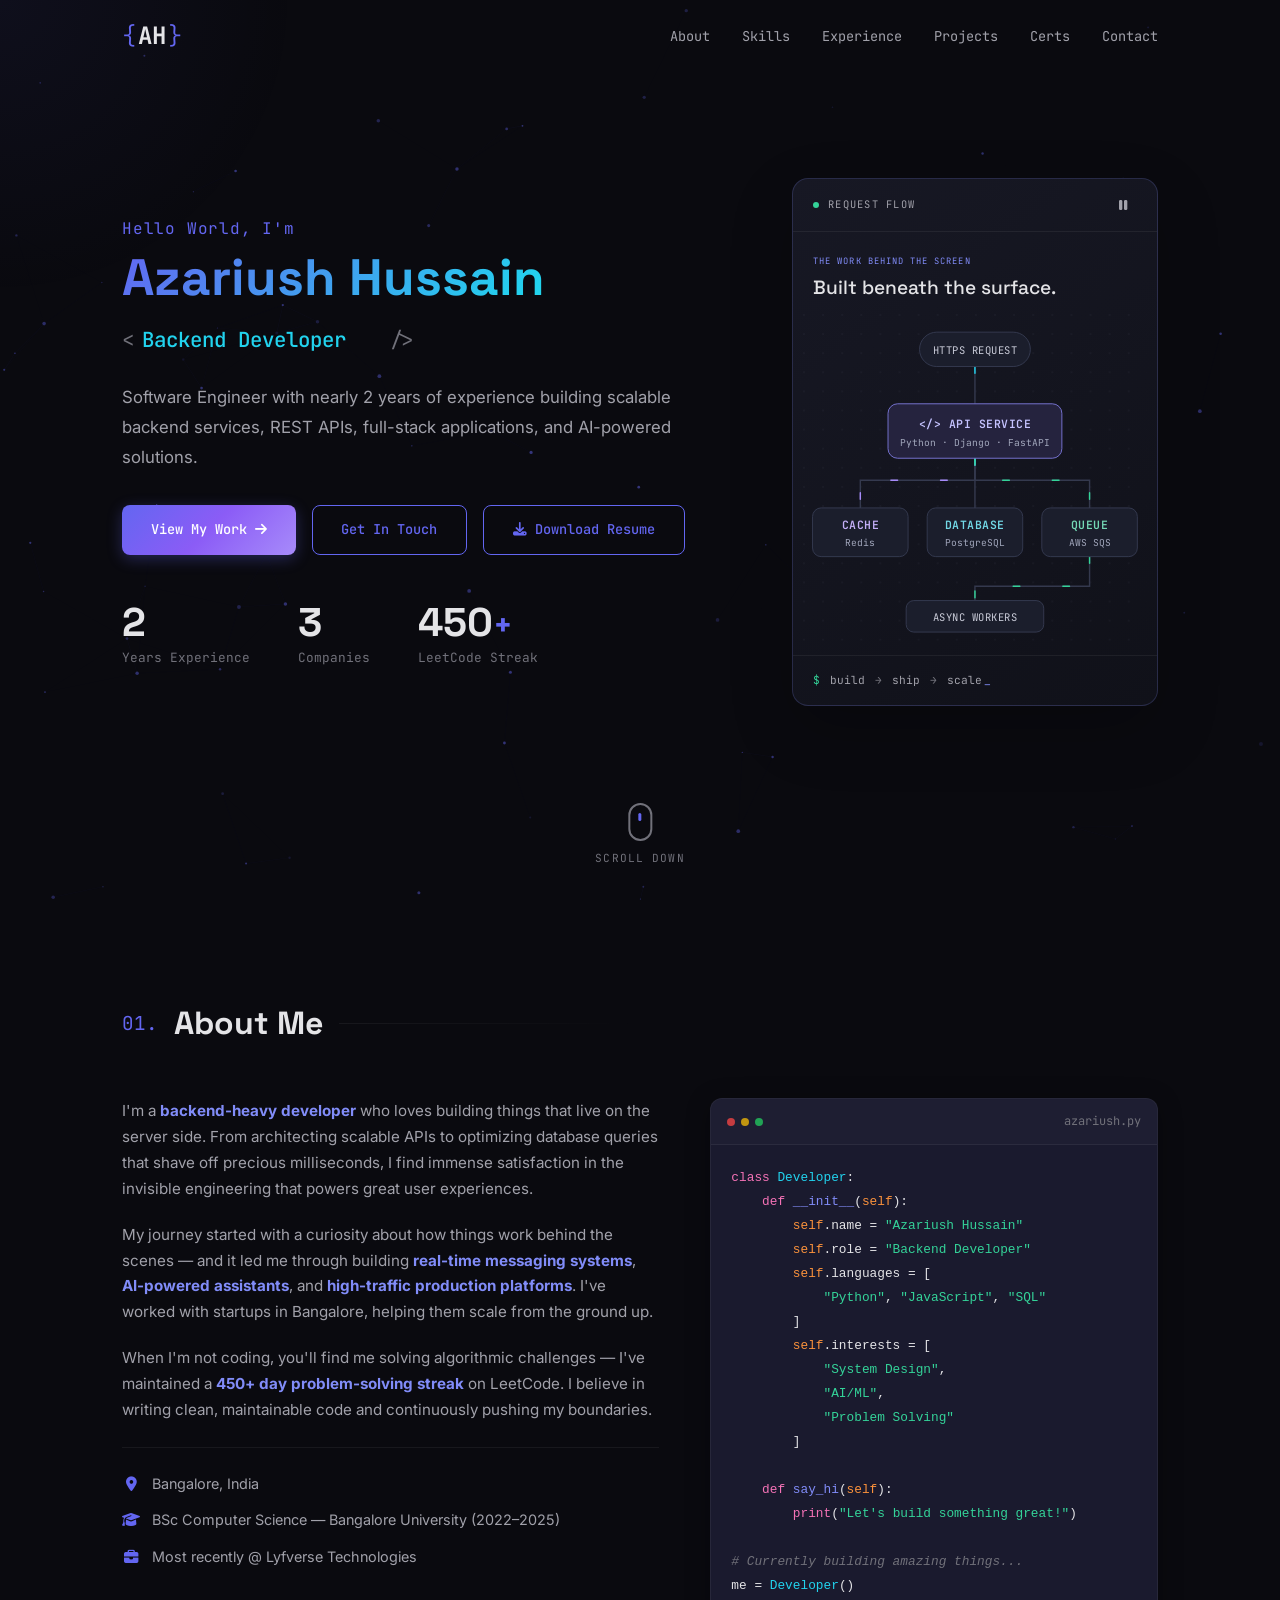
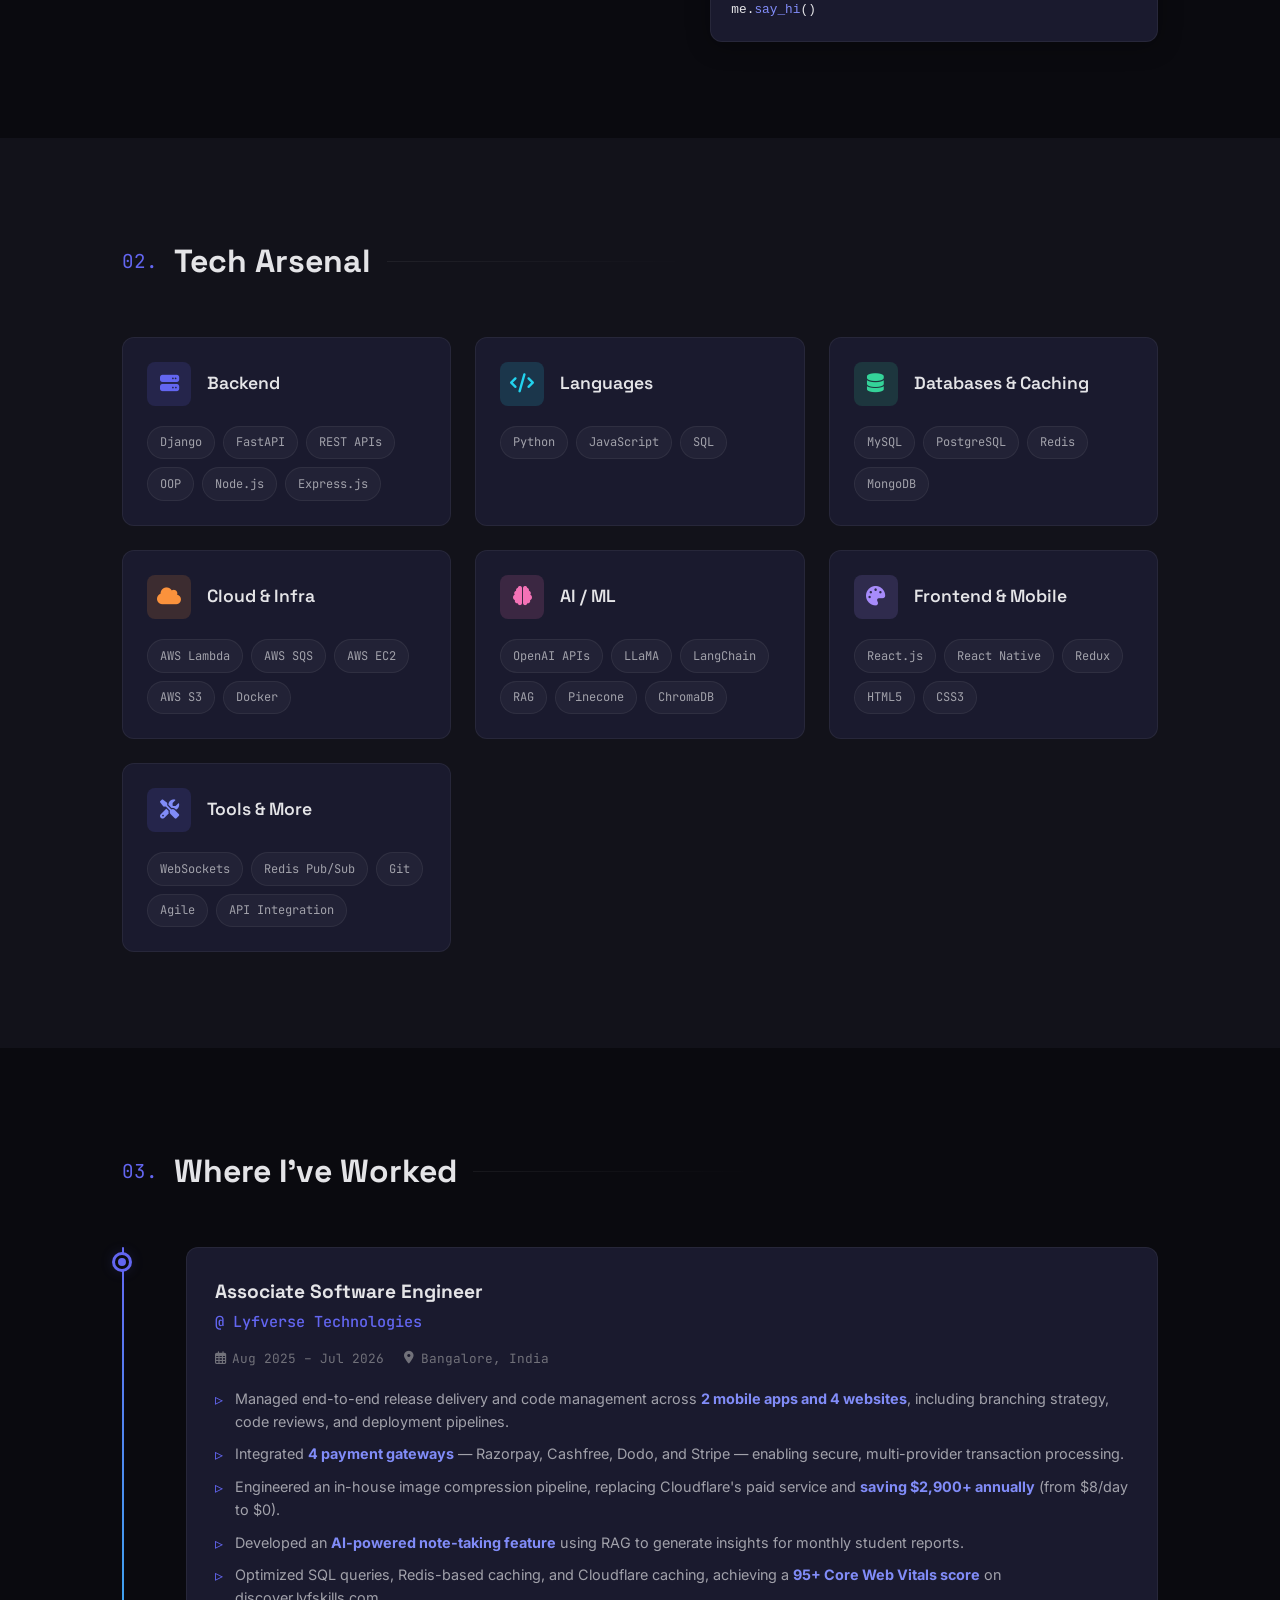
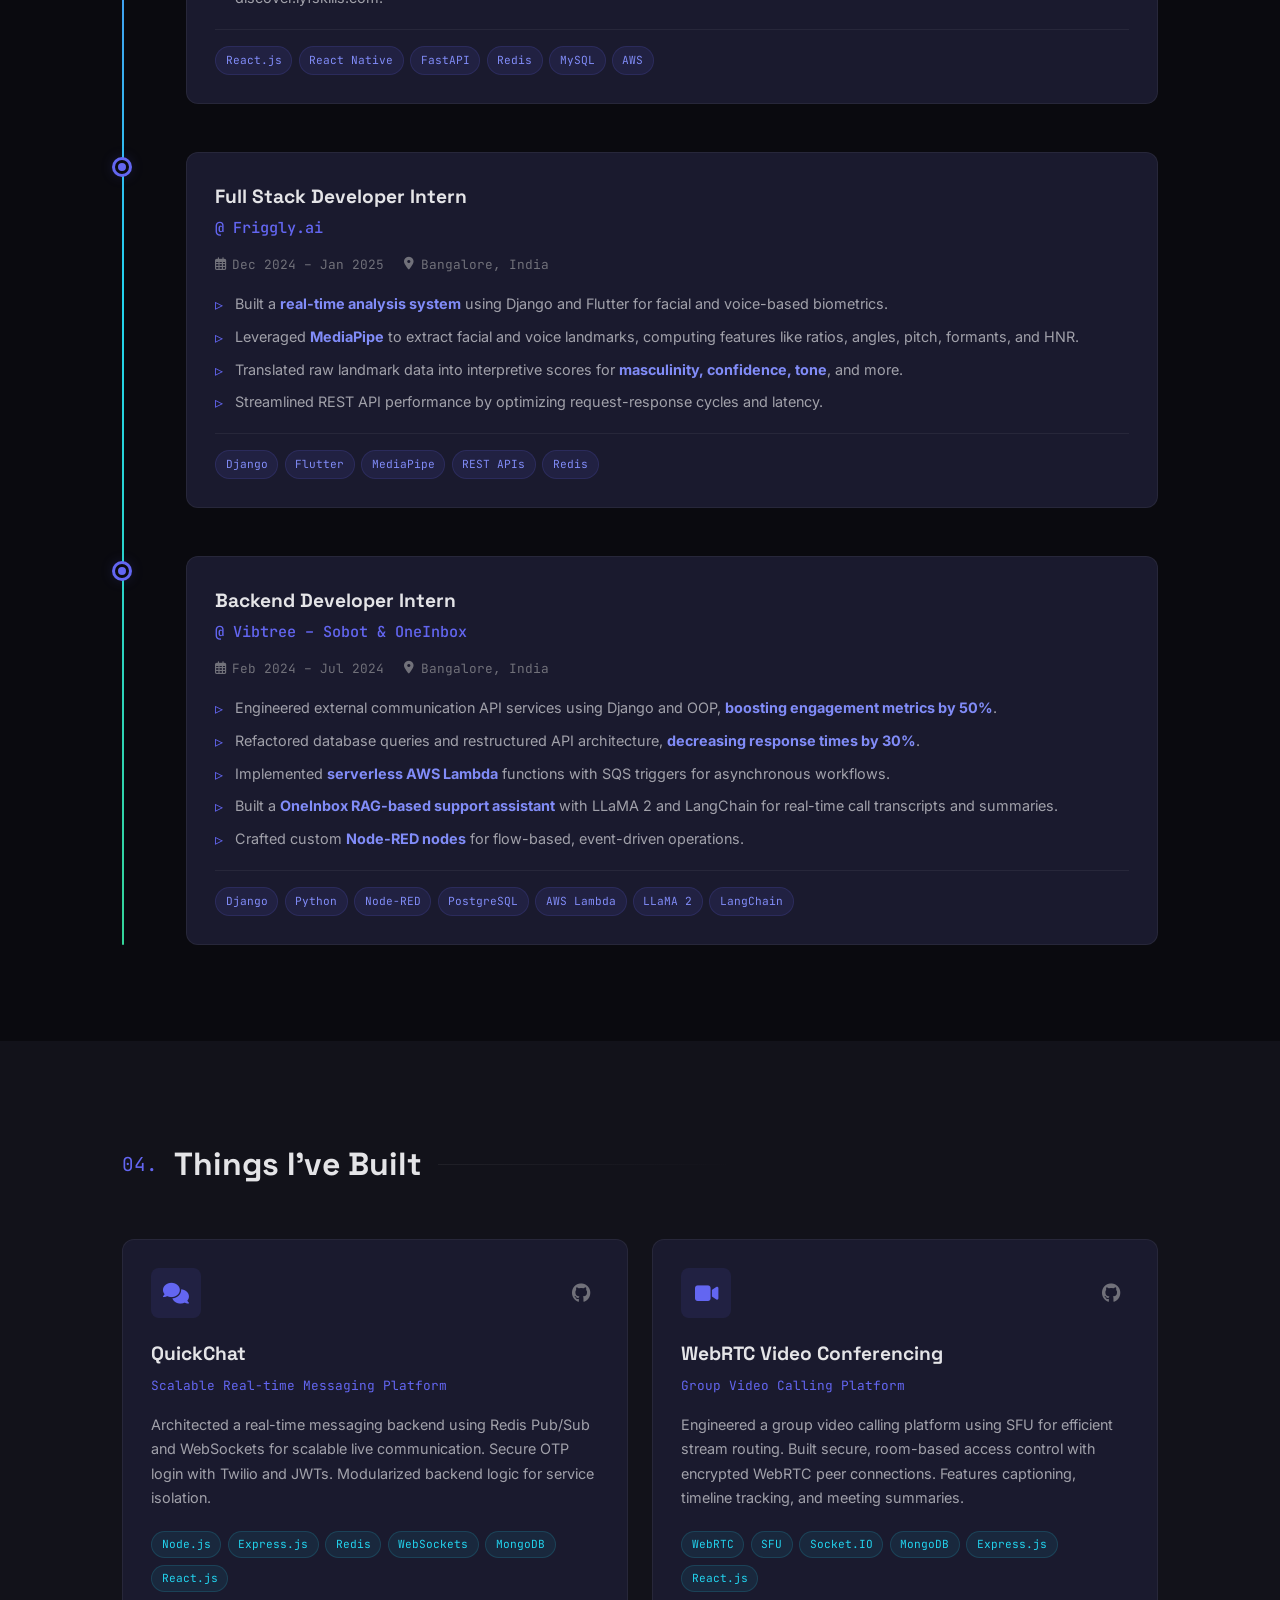
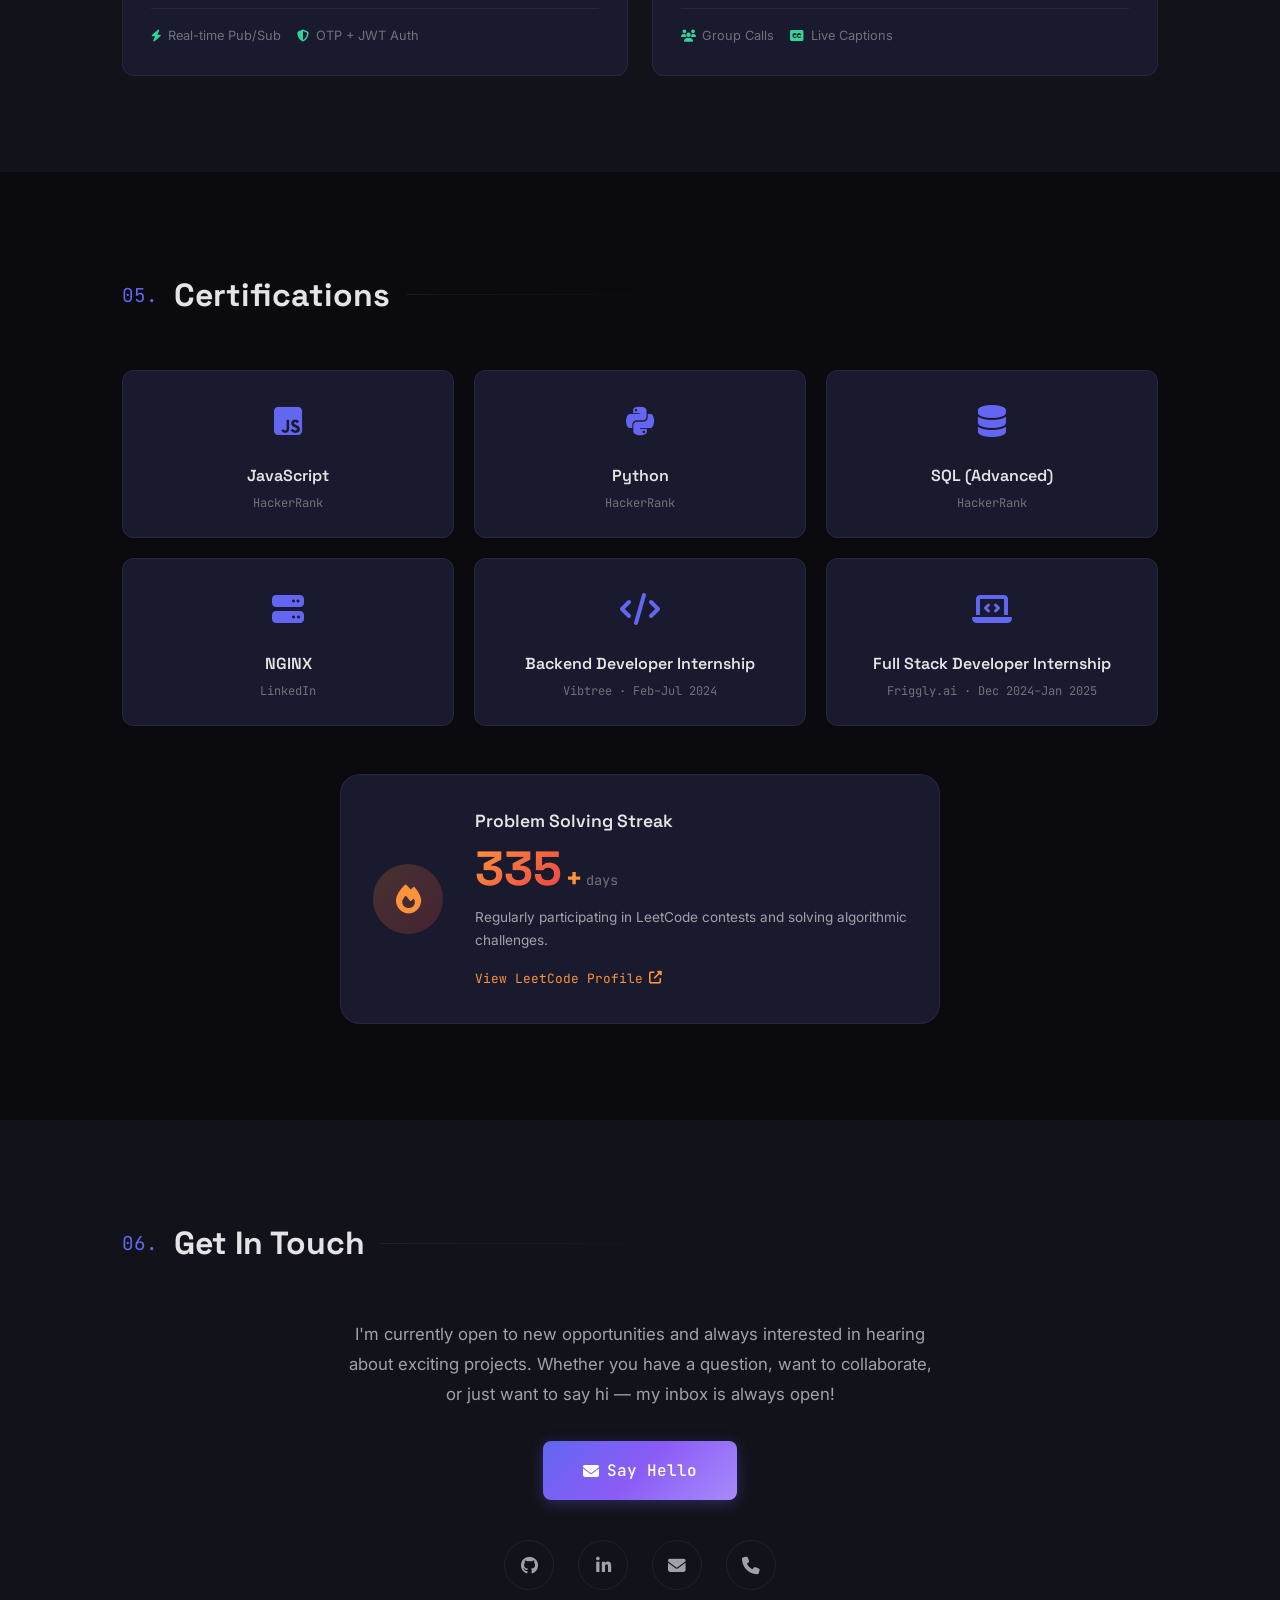
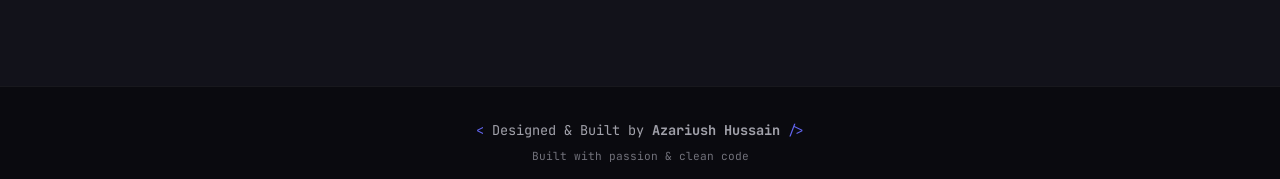
==== index.html @ 4f0a136a "Publish responsive portfolio with animated backend architecture" ====
<!DOCTYPE html>
<html lang="en">
<head>
    <meta charset="UTF-8">
    <meta name="viewport" content="width=device-width, initial-scale=1.0">
    <title>Azariush Hussain — Backend Developer</title>
    <link rel="preconnect" href="https://fonts.googleapis.com">
    <link rel="preconnect" href="https://fonts.gstatic.com" crossorigin>
    <link href="https://fonts.googleapis.com/css2?family=JetBrains+Mono:wght@300;400;500;600;700&family=Inter:wght@300;400;500;600;700;800;900&family=Space+Grotesk:wght@300;400;500;600;700&display=swap" rel="stylesheet">
    <link rel="stylesheet" href="https://cdnjs.cloudflare.com/ajax/libs/font-awesome/6.5.1/css/all.min.css">
    <link rel="stylesheet" href="styles.css">
</head>
<body>
    <!-- Cursor glow effect -->
    <div class="cursor-glow" id="cursorGlow"></div>

    <!-- Particle background -->
    <canvas id="particles"></canvas>

    <!-- Navigation -->
    <nav class="navbar" id="navbar">
        <div class="nav-container">
            <a href="#hero" class="nav-logo">
                <span class="logo-bracket">{</span>
                <span class="logo-text">AH</span>
                <span class="logo-bracket">}</span>
            </a>
            <div class="nav-overlay" id="navOverlay"></div>
            <div class="nav-links" id="navLinks">
                <a href="#about" class="nav-link">About</a>
                <a href="#skills" class="nav-link">Skills</a>
                <a href="#experience" class="nav-link">Experience</a>
                <a href="#projects" class="nav-link">Projects</a>
                <a href="#certifications" class="nav-link">Certs</a>
                <a href="#contact" class="nav-link">Contact</a>
            </div>
            <button class="nav-toggle" id="navToggle" aria-label="Toggle navigation" aria-controls="navLinks" aria-expanded="false">
                <span></span>
                <span></span>
                <span></span>
            </button>
        </div>
    </nav>

    <!-- Hero Section -->
    <section class="hero" id="hero">
        <div class="hero-content">
            <div class="hero-text">
                <p class="hero-greeting animate-on-scroll">Hello World, I'm</p>
                <h1 class="hero-name animate-on-scroll">
                    <span class="name-gradient">Azariush Hussain</span>
                </h1>
                <div class="hero-titles animate-on-scroll">
                    <span class="title-tag">&lt;</span>
                    <span class="rotating-title" id="rotatingTitle">Backend Developer</span>
                    <span class="title-tag">/&gt;</span>
                </div>
                <p class="hero-description animate-on-scroll">
                    Software Engineer with nearly 2 years of experience building scalable backend services,
                    REST APIs, full-stack applications, and AI-powered solutions.
                </p>
                <div class="hero-cta animate-on-scroll">
                    <a href="#projects" class="btn btn-primary">
                        <span>View My Work</span>
                        <i class="fas fa-arrow-right"></i>
                    </a>
                    <a href="#contact" class="btn btn-outline">
                        <span>Get In Touch</span>
                    </a>
                    <a href="resume.pdf" class="btn btn-outline" download="Azariush-Hussain-Resume.pdf">
                        <i class="fas fa-download" aria-hidden="true"></i>
                        <span>Download Resume</span>
                    </a>
                </div>
                <div class="hero-stats animate-on-scroll">
                    <div class="stat">
                        <span class="stat-number" data-target="2">0</span>
                        <span class="stat-label">Years Experience</span>
                    </div>
                    <div class="stat">
                        <span class="stat-number" data-target="3">0</span>
                        <span class="stat-label">Companies</span>
                    </div>
                    <div class="stat">
                        <span class="stat-value"><span class="stat-number" data-target="450">0</span><span class="stat-plus">+</span></span>
                        <span class="stat-label">LeetCode Streak</span>
                    </div>
                </div>
            </div>
            <div class="backend-visual" id="backendVisual">
                <div class="backend-toolbar">
                    <span><span class="system-dot" aria-hidden="true"></span> REQUEST FLOW</span>
                    <button class="flow-toggle" id="flowToggle" type="button" aria-label="Pause backend animation" aria-pressed="false"><i class="fas fa-pause" aria-hidden="true"></i></button>
                </div>
                <div class="backend-heading">
                    <p>THE WORK BEHIND THE SCREEN</p>
                    <h2>Built beneath the surface.</h2>
                </div>
                <svg class="backend-diagram" viewBox="0 0 360 342" role="img" aria-labelledby="flowTitle flowDescription">
                    <title id="flowTitle">How I build backend systems</title>
                    <desc id="flowDescription">Requests enter a Python API, which uses Redis caching, a SQL database, and an asynchronous queue. Workers process queued jobs. Animated connections illustrate data moving between these services.</desc>
                    <defs>
                        <pattern id="systemGrid" width="20" height="20" patternUnits="userSpaceOnUse"><circle cx="1" cy="1" r="0.7" fill="#414455"/></pattern>
                    </defs>
                    <rect width="360" height="342" fill="url(#systemGrid)" opacity="0.35"/>
                    <g class="flow-tracks">
                        <path d="M180 55V94"/>
                        <path d="M180 151V174H60V203"/>
                        <path d="M180 151V203"/>
                        <path d="M180 151V174H300V203"/>
                        <path d="M300 254V285H180V300"/>
                    </g>
                    <g class="flow-signals" aria-hidden="true">
                        <path d="M180 55V94"/>
                        <path d="M180 151V174H60V203"/>
                        <path d="M180 151V203"/>
                        <path d="M180 151V174H300V203"/>
                        <path d="M300 254V285H180V300"/>
                    </g>
                    <g class="system-node request-node">
                        <rect x="122" y="19" width="116" height="36" rx="18"/>
                        <text x="180" y="42">HTTPS REQUEST</text>
                    </g>
                    <g class="system-node api-node">
                        <rect x="89" y="94" width="182" height="57" rx="10"/>
                        <text class="node-title" x="180" y="119">&lt;/&gt; API SERVICE</text>
                        <text class="node-detail" x="180" y="138">Python · Django · FastAPI</text>
                    </g>
                    <g class="system-node cache-node">
                        <rect x="10" y="203" width="100" height="51" rx="9"/>
                        <text class="node-title" x="60" y="225">CACHE</text>
                        <text class="node-detail" x="60" y="243">Redis</text>
                    </g>
                    <g class="system-node database-node">
                        <rect x="130" y="203" width="100" height="51" rx="9"/>
                        <text class="node-title" x="180" y="225">DATABASE</text>
                        <text class="node-detail" x="180" y="243">PostgreSQL</text>
                    </g>
                    <g class="system-node queue-node">
                        <rect x="250" y="203" width="100" height="51" rx="9"/>
                        <text class="node-title" x="300" y="225">QUEUE</text>
                        <text class="node-detail" x="300" y="243">AWS SQS</text>
                    </g>
                    <g class="system-node worker-node">
                        <rect x="108" y="300" width="144" height="33" rx="8"/>
                        <text x="180" y="321">ASYNC WORKERS</text>
                    </g>
                </svg>
                <div class="backend-footer"><span class="build-prompt">$</span> build <span>→</span> ship <span>→</span> scale<span class="build-cursor" aria-hidden="true">_</span></div>
            </div>
        </div>
        <div class="scroll-indicator">
            <div class="mouse">
                <div class="wheel"></div>
            </div>
            <span>Scroll Down</span>
        </div>
    </section>

    <!-- About Section -->
    <section class="section" id="about">
        <div class="container">
            <h2 class="section-title animate-on-scroll">
                <span class="title-number">01.</span> About Me
            </h2>
            <div class="about-grid">
                <div class="about-text animate-on-scroll">
                    <p>
                        I'm a <strong>backend-heavy developer</strong> who loves building things that live on the server side.
                        From architecting scalable APIs to optimizing database queries that shave off precious milliseconds,
                        I find immense satisfaction in the invisible engineering that powers great user experiences.
                    </p>
                    <p>
                        My journey started with a curiosity about how things work behind the scenes — and it led me
                        through building <strong>real-time messaging systems</strong>, <strong>AI-powered assistants</strong>,
                        and <strong>high-traffic production platforms</strong>. I've worked with startups in Bangalore,
                        helping them scale from the ground up.
                    </p>
                    <p>
                        When I'm not coding, you'll find me solving algorithmic challenges — I've maintained a
                        <strong>450+ day problem-solving streak</strong> on LeetCode. I believe in writing clean,
                        maintainable code and continuously pushing my boundaries.
                    </p>
                    <div class="about-highlights">
                        <div class="highlight">
                            <i class="fas fa-map-marker-alt"></i>
                            <span>Bangalore, India</span>
                        </div>
                        <div class="highlight">
                            <i class="fas fa-graduation-cap"></i>
                            <span>BSc Computer Science — Bangalore University (2022–2025)</span>
                        </div>
                        <div class="highlight">
                            <i class="fas fa-briefcase"></i>
                            <span>Most recently @ Lyfverse Technologies</span>
                        </div>
                    </div>
                </div>
                <div class="about-image animate-on-scroll">
                    <div class="code-card">
                        <div class="code-header">
                            <span class="code-dot"></span>
                            <span class="code-dot"></span>
                            <span class="code-dot"></span>
                            <span class="code-filename">azariush.py</span>
                        </div>
                        <pre class="code-content"><code><span class="keyword">class</span> <span class="classname">Developer</span>:
    <span class="keyword">def</span> <span class="function">__init__</span>(<span class="param">self</span>):
        <span class="param">self</span>.name = <span class="string">"Azariush Hussain"</span>
        <span class="param">self</span>.role = <span class="string">"Backend Developer"</span>
        <span class="param">self</span>.languages = [
            <span class="string">"Python"</span>, <span class="string">"JavaScript"</span>, <span class="string">"SQL"</span>
        ]
        <span class="param">self</span>.interests = [
            <span class="string">"System Design"</span>,
            <span class="string">"AI/ML"</span>,
            <span class="string">"Problem Solving"</span>
        ]

    <span class="keyword">def</span> <span class="function">say_hi</span>(<span class="param">self</span>):
        <span class="keyword">print</span>(<span class="string">"Let's build something great!"</span>)

<span class="comment"># Currently building amazing things...</span>
me = <span class="classname">Developer</span>()
me.<span class="function">say_hi</span>()</code></pre>
                    </div>
                </div>
            </div>
        </div>
    </section>

    <!-- Skills Section -->
    <section class="section section-alt" id="skills">
        <div class="container">
            <h2 class="section-title animate-on-scroll">
                <span class="title-number">02.</span> Tech Arsenal
            </h2>
            <div class="skills-grid">
                <!-- Backend -->
                <div class="skill-category animate-on-scroll">
                    <div class="skill-category-header">
                        <div class="skill-icon backend">
                            <i class="fas fa-server"></i>
                        </div>
                        <h3>Backend</h3>
                    </div>
                    <div class="skill-tags">
                        <span class="skill-tag" data-level="95">Django</span>
                        <span class="skill-tag" data-level="90">FastAPI</span>
                        <span class="skill-tag" data-level="95">REST APIs</span>
                        <span class="skill-tag" data-level="85">OOP</span>
                        <span class="skill-tag" data-level="80">Node.js</span>
                        <span class="skill-tag" data-level="80">Express.js</span>
                    </div>
                </div>

                <!-- Languages -->
                <div class="skill-category animate-on-scroll">
                    <div class="skill-category-header">
                        <div class="skill-icon languages">
                            <i class="fas fa-code"></i>
                        </div>
                        <h3>Languages</h3>
                    </div>
                    <div class="skill-tags">
                        <span class="skill-tag" data-level="95">Python</span>
                        <span class="skill-tag" data-level="85">JavaScript</span>
                        <span class="skill-tag" data-level="90">SQL</span>
                    </div>
                </div>

                <!-- Databases -->
                <div class="skill-category animate-on-scroll">
                    <div class="skill-category-header">
                        <div class="skill-icon databases">
                            <i class="fas fa-database"></i>
                        </div>
                        <h3>Databases & Caching</h3>
                    </div>
                    <div class="skill-tags">
                        <span class="skill-tag" data-level="90">MySQL</span>
                        <span class="skill-tag" data-level="85">PostgreSQL</span>
                        <span class="skill-tag" data-level="90">Redis</span>
                        <span class="skill-tag" data-level="80">MongoDB</span>
                    </div>
                </div>

                <!-- Cloud -->
                <div class="skill-category animate-on-scroll">
                    <div class="skill-category-header">
                        <div class="skill-icon cloud">
                            <i class="fas fa-cloud"></i>
                        </div>
                        <h3>Cloud & Infra</h3>
                    </div>
                    <div class="skill-tags">
                        <span class="skill-tag" data-level="85">AWS Lambda</span>
                        <span class="skill-tag" data-level="80">AWS SQS</span>
                        <span class="skill-tag" data-level="85">AWS EC2</span>
                        <span class="skill-tag" data-level="80">AWS S3</span>
                        <span class="skill-tag" data-level="85">Docker</span>
                    </div>
                </div>

                <!-- AI/ML -->
                <div class="skill-category animate-on-scroll">
                    <div class="skill-category-header">
                        <div class="skill-icon ai">
                            <i class="fas fa-brain"></i>
                        </div>
                        <h3>AI / ML</h3>
                    </div>
                    <div class="skill-tags">
                        <span class="skill-tag" data-level="85">OpenAI APIs</span>
                        <span class="skill-tag" data-level="80">LLaMA</span>
                        <span class="skill-tag" data-level="85">LangChain</span>
                        <span class="skill-tag" data-level="85">RAG</span>
                        <span class="skill-tag" data-level="80">Pinecone</span>
                        <span class="skill-tag" data-level="75">ChromaDB</span>
                    </div>
                </div>

                <!-- Frontend -->
                <div class="skill-category animate-on-scroll">
                    <div class="skill-category-header">
                        <div class="skill-icon frontend">
                            <i class="fas fa-palette"></i>
                        </div>
                        <h3>Frontend & Mobile</h3>
                    </div>
                    <div class="skill-tags">
                        <span class="skill-tag" data-level="80">React.js</span>
                        <span class="skill-tag" data-level="75">React Native</span>
                        <span class="skill-tag" data-level="80">Redux</span>
                        <span class="skill-tag" data-level="85">HTML5</span>
                        <span class="skill-tag" data-level="80">CSS3</span>
                    </div>
                </div>

                <!-- Tools -->
                <div class="skill-category animate-on-scroll">
                    <div class="skill-category-header">
                        <div class="skill-icon tools">
                            <i class="fas fa-tools"></i>
                        </div>
                        <h3>Tools & More</h3>
                    </div>
                    <div class="skill-tags">
                        <span class="skill-tag" data-level="85">WebSockets</span>
                        <span class="skill-tag" data-level="80">Redis Pub/Sub</span>
                        <span class="skill-tag" data-level="90">Git</span>
                        <span class="skill-tag" data-level="80">Agile</span>
                        <span class="skill-tag" data-level="85">API Integration</span>
                    </div>
                </div>
            </div>
        </div>
    </section>

    <!-- Experience Section -->
    <section class="section" id="experience">
        <div class="container">
            <h2 class="section-title animate-on-scroll">
                <span class="title-number">03.</span> Where I've Worked
            </h2>
            <div class="timeline">
                <!-- Experience 1 -->
                <div class="timeline-item animate-on-scroll">
                    <div class="timeline-dot"></div>
                    <div class="timeline-content">
                        <div class="timeline-header">
                            <h3>Associate Software Engineer</h3>
                            <span class="company">@ <a href="https://www.lyfskills.com/" target="_blank" rel="noopener">Lyfverse Technologies</a></span>
                        </div>
                        <span class="timeline-date">
                            <i class="far fa-calendar-alt"></i> Aug 2025 – Jul 2026
                        </span>
                        <span class="timeline-location">
                            <i class="fas fa-map-marker-alt"></i> Bangalore, India
                        </span>
                        <ul class="timeline-details">
                            <li>Managed end-to-end release delivery and code management across <strong>2 mobile apps and 4 websites</strong>, including branching strategy, code reviews, and deployment pipelines.</li>
                            <li>Integrated <strong>4 payment gateways</strong> — Razorpay, Cashfree, Dodo, and Stripe — enabling secure, multi-provider transaction processing.</li>
                            <li>Engineered an in-house image compression pipeline, replacing Cloudflare's paid service and <strong>saving $2,900+ annually</strong> (from $8/day to $0).</li>
                            <li>Developed an <strong>AI-powered note-taking feature</strong> using RAG to generate insights for monthly student reports.</li>
                            <li>Optimized SQL queries, Redis-based caching, and Cloudflare caching, achieving a <strong>95+ Core Web Vitals score</strong> on <a href="https://discover.lyfskills.com/" target="_blank" rel="noopener">discover.lyfskills.com</a>.</li>
                        </ul>
                        <div class="timeline-tech">
                            <span>React.js</span><span>React Native</span><span>FastAPI</span><span>Redis</span><span>MySQL</span><span>AWS</span>
                        </div>
                    </div>
                </div>

                <!-- Experience 2 -->
                <div class="timeline-item animate-on-scroll">
                    <div class="timeline-dot"></div>
                    <div class="timeline-content">
                        <div class="timeline-header">
                            <h3>Full Stack Developer Intern</h3>
                            <span class="company">@ <a href="https://friggly.ai/" target="_blank" rel="noopener">Friggly.ai</a></span>
                        </div>
                        <span class="timeline-date">
                            <i class="far fa-calendar-alt"></i> Dec 2024 – Jan 2025
                        </span>
                        <span class="timeline-location">
                            <i class="fas fa-map-marker-alt"></i> Bangalore, India
                        </span>
                        <ul class="timeline-details">
                            <li>Built a <strong>real-time analysis system</strong> using Django and Flutter for facial and voice-based biometrics.</li>
                            <li>Leveraged <strong>MediaPipe</strong> to extract facial and voice landmarks, computing features like ratios, angles, pitch, formants, and HNR.</li>
                            <li>Translated raw landmark data into interpretive scores for <strong>masculinity, confidence, tone</strong>, and more.</li>
                            <li>Streamlined REST API performance by optimizing request-response cycles and latency.</li>
                        </ul>
                        <div class="timeline-tech">
                            <span>Django</span><span>Flutter</span><span>MediaPipe</span><span>REST APIs</span><span>Redis</span>
                        </div>
                    </div>
                </div>

                <!-- Experience 3 -->
                <div class="timeline-item animate-on-scroll">
                    <div class="timeline-dot"></div>
                    <div class="timeline-content">
                        <div class="timeline-header">
                            <h3>Backend Developer Intern</h3>
                            <span class="company">@ Vibtree – <a href="https://sobot.in/" target="_blank" rel="noopener">Sobot</a> &amp; <a href="https://oneinbox.ai/" target="_blank" rel="noopener">OneInbox</a></span>
                        </div>
                        <span class="timeline-date">
                            <i class="far fa-calendar-alt"></i> Feb 2024 – Jul 2024
                        </span>
                        <span class="timeline-location">
                            <i class="fas fa-map-marker-alt"></i> Bangalore, India
                        </span>
                        <ul class="timeline-details">
                            <li>Engineered external communication API services using Django and OOP, <strong>boosting engagement metrics by 50%</strong>.</li>
                            <li>Refactored database queries and restructured API architecture, <strong>decreasing response times by 30%</strong>.</li>
                            <li>Implemented <strong>serverless AWS Lambda</strong> functions with SQS triggers for asynchronous workflows.</li>
                            <li>Built a <strong>OneInbox RAG-based support assistant</strong> with LLaMA 2 and LangChain for real-time call transcripts and summaries.</li>
                            <li>Crafted custom <strong>Node-RED nodes</strong> for flow-based, event-driven operations.</li>
                        </ul>
                        <div class="timeline-tech">
                            <span>Django</span><span>Python</span><span>Node-RED</span><span>PostgreSQL</span><span>AWS Lambda</span><span>LLaMA 2</span><span>LangChain</span>
                        </div>
                    </div>
                </div>
            </div>
        </div>
    </section>

    <!-- Projects Section -->
    <section class="section section-alt" id="projects">
        <div class="container">
            <h2 class="section-title animate-on-scroll">
                <span class="title-number">04.</span> Things I've Built
            </h2>
            <div class="projects-grid">
                <!-- Project 1 -->
                <div class="project-card animate-on-scroll">
                    <div class="project-card-inner">
                        <div class="project-header">
                            <div class="project-icon">
                                <i class="fas fa-comments"></i>
                            </div>
                            <div class="project-links">
                                <a href="https://github.com/AzariushHussain/QuickChat" target="_blank" rel="noopener" aria-label="View QuickChat on GitHub">
                                    <i class="fab fa-github"></i>
                                </a>
                            </div>
                        </div>
                        <h3 class="project-title">QuickChat</h3>
                        <p class="project-subtitle">Scalable Real-time Messaging Platform</p>
                        <p class="project-description">
                            Architected a real-time messaging backend using Redis Pub/Sub and WebSockets for
                            scalable live communication. Secure OTP login with Twilio and JWTs. Modularized
                            backend logic for service isolation.
                        </p>
                        <div class="project-tech">
                            <span>Node.js</span>
                            <span>Express.js</span>
                            <span>Redis</span>
                            <span>WebSockets</span>
                            <span>MongoDB</span>
                            <span>React.js</span>
                        </div>
                        <div class="project-highlights">
                            <div class="highlight-item">
                                <i class="fas fa-bolt"></i>
                                <span>Real-time Pub/Sub</span>
                            </div>
                            <div class="highlight-item">
                                <i class="fas fa-shield-alt"></i>
                                <span>OTP + JWT Auth</span>
                            </div>
                        </div>
                    </div>
                </div>

                <!-- Project 2 -->
                <div class="project-card animate-on-scroll">
                    <div class="project-card-inner">
                        <div class="project-header">
                            <div class="project-icon">
                                <i class="fas fa-video"></i>
                            </div>
                            <div class="project-links">
                                <a href="https://github.com/AzariushHussain/quickMeet" target="_blank" rel="noopener" aria-label="View video conferencing project on GitHub">
                                    <i class="fab fa-github"></i>
                                </a>
                            </div>
                        </div>
                        <h3 class="project-title">WebRTC Video Conferencing</h3>
                        <p class="project-subtitle">Group Video Calling Platform</p>
                        <p class="project-description">
                            Engineered a group video calling platform using SFU for efficient stream routing.
                            Built secure, room-based access control with encrypted WebRTC peer connections.
                            Features captioning, timeline tracking, and meeting summaries.
                        </p>
                        <div class="project-tech">
                            <span>WebRTC</span>
                            <span>SFU</span>
                            <span>Socket.IO</span>
                            <span>MongoDB</span>
                            <span>Express.js</span>
                            <span>React.js</span>
                        </div>
                        <div class="project-highlights">
                            <div class="highlight-item">
                                <i class="fas fa-users"></i>
                                <span>Group Calls</span>
                            </div>
                            <div class="highlight-item">
                                <i class="fas fa-closed-captioning"></i>
                                <span>Live Captions</span>
                            </div>
                        </div>
                    </div>
                </div>


            </div>
        </div>
    </section>

    <!-- Certifications Section -->
    <section class="section" id="certifications">
        <div class="container">
            <h2 class="section-title animate-on-scroll">
                <span class="title-number">05.</span> Certifications
            </h2>
            <div class="certs-grid">
                <a class="cert-card animate-on-scroll" href="https://www.hackerrank.com/certificates/3b65f09bd8b9" target="_blank" rel="noopener" aria-label="View JavaScript certificate from HackerRank (opens in new tab)">
                    <div class="cert-icon"><i class="fab fa-js-square" aria-hidden="true"></i></div>
                    <h4>JavaScript</h4>
                    <p>HackerRank</p>
                </a>
                <a class="cert-card animate-on-scroll" href="https://www.hackerrank.com/certificates/e983b18005c6" target="_blank" rel="noopener" aria-label="View Python certificate from HackerRank (opens in new tab)">
                    <div class="cert-icon"><i class="fab fa-python" aria-hidden="true"></i></div>
                    <h4>Python</h4>
                    <p>HackerRank</p>
                </a>
                <a class="cert-card animate-on-scroll" href="https://www.hackerrank.com/certificates/3ef5a73ae030" target="_blank" rel="noopener" aria-label="View SQL (Advanced) certificate from HackerRank (opens in new tab)">
                    <div class="cert-icon"><i class="fas fa-database" aria-hidden="true"></i></div>
                    <h4>SQL (Advanced)</h4>
                    <p>HackerRank</p>
                </a>
                <a class="cert-card animate-on-scroll" href="https://media.licdn.com/dms/image/v2/D5622AQHLxuF-qEJTBg/feedshare-shrink_1280/B56ZesOdV7G0Ak-/0/1750941161111?e=1755129600&amp;v=beta&amp;t=_ah_mbad9aBZHawbRRo9IzGrBbmGsQVgkNJK455uofI" target="_blank" rel="noopener" aria-label="View NGINX certificate from LinkedIn (opens in new tab)">
                    <div class="cert-icon"><i class="fas fa-server" aria-hidden="true"></i></div>
                    <h4>NGINX</h4>
                    <p>LinkedIn</p>
                </a>
                <a class="cert-card animate-on-scroll" href="https://drive.google.com/file/d/1C8Lu12iIktWydyx_VZWdLtVi42jv2pBj/view?usp=sharing" target="_blank" rel="noopener" aria-label="View Backend Developer Internship certificate from Vibtree · Feb–Jul 2024 (opens in new tab)">
                    <div class="cert-icon"><i class="fas fa-code" aria-hidden="true"></i></div>
                    <h4>Backend Developer Internship</h4>
                    <p>Vibtree · Feb–Jul 2024</p>
                </a>
                <a class="cert-card animate-on-scroll" href="https://drive.google.com/file/d/12oejVriUCPu-xpIeYw7QkYQdCGIlpC8r/view?usp=sharing" target="_blank" rel="noopener" aria-label="View Full Stack Developer Internship certificate from Friggly.ai · Dec 2024–Jan 2025 (opens in new tab)">
                    <div class="cert-icon"><i class="fas fa-laptop-code" aria-hidden="true"></i></div>
                    <h4>Full Stack Developer Internship</h4>
                    <p>Friggly.ai · Dec 2024–Jan 2025</p>
                </a>
            </div>

            <!-- LeetCode Stats -->
            <div class="leetcode-section animate-on-scroll">
                <div class="leetcode-card">
                    <div class="leetcode-icon">
                        <i class="fas fa-fire"></i>
                    </div>
                    <div class="leetcode-info">
                        <h3>Problem Solving Streak</h3>
                        <div class="streak-counter">
                            <span class="streak-number" data-target="450">0</span>
                            <span class="streak-plus">+</span>
                            <span class="streak-label">days</span>
                        </div>
                        <p>Regularly participating in LeetCode contests and solving algorithmic challenges.</p>
                        <a href="https://leetcode.com/u/azariush_hussain/" target="_blank" rel="noopener" class="leetcode-link">
                            View LeetCode Profile <i class="fas fa-external-link-alt"></i>
                        </a>
                    </div>
                </div>
            </div>
        </div>
    </section>

    <!-- Contact Section -->
    <section class="section section-alt" id="contact">
        <div class="container">
            <h2 class="section-title animate-on-scroll">
                <span class="title-number">06.</span> Get In Touch
            </h2>
            <div class="contact-content animate-on-scroll">
                <p class="contact-description">
                    I'm currently open to new opportunities and always interested in hearing about
                    exciting projects. Whether you have a question, want to collaborate, or just
                    want to say hi — my inbox is always open!
                </p>
                <a href="mailto:azariushhussain@gmail.com" class="btn btn-primary btn-large">
                    <i class="fas fa-envelope"></i>
                    <span>Say Hello</span>
                </a>
                <div class="contact-socials">
                    <a href="https://github.com/AzariushHussain" target="_blank" rel="noopener" class="social-link" aria-label="GitHub">
                        <i class="fab fa-github"></i>
                    </a>
                    <a href="https://www.linkedin.com/in/azariush-hussain" target="_blank" rel="noopener" class="social-link" aria-label="LinkedIn">
                        <i class="fab fa-linkedin-in"></i>
                    </a>
                    <a href="mailto:azariushhussain@gmail.com" class="social-link" aria-label="Email">
                        <i class="fas fa-envelope"></i>
                    </a>
                    <a href="tel:+916299242612" class="social-link" aria-label="Phone">
                        <i class="fas fa-phone"></i>
                    </a>
                </div>
            </div>
        </div>
    </section>

    <!-- Footer -->
    <footer class="footer">
        <div class="container">
            <div class="footer-content">
                <p class="footer-text">
                    <span class="footer-code">&lt;</span>
                    Designed & Built by <strong>Azariush Hussain</strong>
                    <span class="footer-code">/&gt;</span>
                </p>
                <p class="footer-note">Built with passion & clean code</p>
            </div>
        </div>
    </footer>

    <script src="script.js"></script>
</body>
</html>
---- styles.css ----
/* ===========================
   CSS Variables & Reset
   =========================== */
:root {
    --bg-primary: #0a0a0f;
    --bg-secondary: #12121a;
    --bg-card: #1a1a2e;
    --bg-card-hover: #222240;
    --text-primary: #e4e4e7;
    --text-secondary: #a1a1aa;
    --text-muted: #71717a;
    --accent-primary: #6366f1;
    --accent-secondary: #818cf8;
    --accent-glow: rgba(99, 102, 241, 0.3);
    --accent-cyan: #22d3ee;
    --accent-green: #34d399;
    --accent-orange: #fb923c;
    --accent-pink: #f472b6;
    --accent-purple: #a78bfa;
    --border-color: rgba(255, 255, 255, 0.06);
    --border-hover: rgba(99, 102, 241, 0.3);
    --gradient-primary: linear-gradient(135deg, #6366f1 0%, #8b5cf6 50%, #a78bfa 100%);
    --gradient-text: linear-gradient(135deg, #6366f1, #22d3ee, #34d399);
    --shadow-card: 0 4px 24px rgba(0, 0, 0, 0.3);
    --shadow-glow: 0 0 40px rgba(99, 102, 241, 0.15);
    --radius-sm: 8px;
    --radius-md: 12px;
    --radius-lg: 20px;
    --radius-xl: 24px;
    --font-mono: 'JetBrains Mono', monospace;
    --font-sans: 'Inter', -apple-system, BlinkMacSystemFont, sans-serif;
    --font-display: 'Space Grotesk', sans-serif;
    --transition-fast: 0.2s cubic-bezier(0.4, 0, 0.2, 1);
    --transition-med: 0.4s cubic-bezier(0.4, 0, 0.2, 1);
    --transition-slow: 0.6s cubic-bezier(0.4, 0, 0.2, 1);
    --page-width: 1100px;
    --page-gutter: clamp(1rem, 3vw, 2rem);
}

*, *::before, *::after {
    margin: 0;
    padding: 0;
    box-sizing: border-box;
}

html {
    scroll-behavior: smooth;
    font-size: 16px;
    scrollbar-width: thin;
    scrollbar-color: var(--accent-primary) var(--bg-primary);
}

::-webkit-scrollbar {
    width: 6px;
}

::-webkit-scrollbar-track {
    background: var(--bg-primary);
}

::-webkit-scrollbar-thumb {
    background: var(--accent-primary);
    border-radius: 3px;
}

body {
    font-family: var(--font-sans);
    background-color: var(--bg-primary);
    color: var(--text-primary);
    line-height: 1.7;
    overflow-x: hidden;
    -webkit-font-smoothing: antialiased;
    -moz-osx-font-smoothing: grayscale;
}

a {
    text-decoration: none;
    color: inherit;
}

ul {
    list-style: none;
}

img {
    max-width: 100%;
    display: block;
}

/* ===========================
   Cursor Glow Effect
   =========================== */
.cursor-glow {
    position: fixed;
    width: 600px;
    height: 600px;
    border-radius: 50%;
    background: radial-gradient(circle, rgba(99, 102, 241, 0.06) 0%, transparent 70%);
    pointer-events: none;
    z-index: 0;
    transform: translate(-50%, -50%);
    transition: opacity 0.3s ease;
}

/* ===========================
   Particles Canvas
   =========================== */
#particles {
    position: fixed;
    top: 0;
    left: 0;
    width: 100%;
    height: 100%;
    z-index: 0;
    pointer-events: none;
}

/* ===========================
   Navigation
   =========================== */
.navbar {
    position: fixed;
    top: 0;
    left: 0;
    right: 0;
    z-index: 1000;
    padding: 1rem 0;
    transition: all var(--transition-med);
    backdrop-filter: blur(0px);
}

.navbar.scrolled {
    background: rgba(10, 10, 15, 0.85);
    backdrop-filter: blur(20px);
    border-bottom: 1px solid var(--border-color);
    padding: 0.75rem 0;
}

.nav-container {
    max-width: var(--page-width);
    margin: 0 auto;
    padding: 0 var(--page-gutter);
    display: flex;
    align-items: center;
    justify-content: space-between;
}

.nav-logo {
    font-family: var(--font-mono);
    font-size: 1.5rem;
    font-weight: 700;
    display: flex;
    align-items: center;
    gap: 2px;
    transition: var(--transition-fast);
}

.logo-bracket {
    color: var(--accent-primary);
    font-weight: 300;
}

.logo-text {
    color: var(--text-primary);
}

.nav-logo:hover .logo-text {
    color: var(--accent-primary);
}

.nav-links {
    display: flex;
    align-items: center;
    gap: 2rem;
}

.nav-link {
    font-family: var(--font-mono);
    font-size: 0.85rem;
    color: var(--text-secondary);
    transition: var(--transition-fast);
    position: relative;
    padding: 0.25rem 0;
}

.nav-link::after {
    content: '';
    position: absolute;
    bottom: 0;
    left: 0;
    width: 0;
    height: 2px;
    background: var(--gradient-primary);
    transition: width var(--transition-fast);
    border-radius: 1px;
}

.nav-link:hover {
    color: var(--accent-primary);
}

.nav-link:hover::after {
    width: 100%;
}

.nav-toggle {
    display: none;
    flex-direction: column;
    gap: 5px;
    background: none;
    border: none;
    cursor: pointer;
    padding: 5px;
}

.nav-toggle span {
    width: 25px;
    height: 2px;
    background: var(--text-primary);
    transition: var(--transition-fast);
    border-radius: 1px;
}

/* Mobile nav backdrop overlay */
.nav-overlay {
    display: none;
    position: fixed;
    top: 0;
    left: 0;
    right: 0;
    bottom: 0;
    background: rgba(0, 0, 0, 0.5);
    z-index: 998;
    backdrop-filter: blur(4px);
}

.nav-overlay.active {
    display: block;
}

/* ===========================
   Container & Section
   =========================== */
.container {
    max-width: var(--page-width);
    margin: 0 auto;
    padding: 0 var(--page-gutter);
}

.section {
    scroll-margin-top: 5rem;
    padding: 6rem 0;
    position: relative;
    z-index: 1;
}

.section-alt {
    background: var(--bg-secondary);
}

.section-title {
    font-family: var(--font-display);
    font-size: 2rem;
    font-weight: 700;
    margin-bottom: 3rem;
    display: flex;
    align-items: center;
    gap: 1rem;
}

.title-number {
    font-family: var(--font-mono);
    font-size: 1.2rem;
    color: var(--accent-primary);
    font-weight: 400;
}

.section-title::after {
    content: '';
    flex: 1;
    height: 1px;
    background: linear-gradient(90deg, var(--border-color), transparent);
    max-width: 300px;
}

/* ===========================
   Hero Section
   =========================== */
.hero {
    min-height: 100vh;
    min-height: 100svh;
    display: flex;
    flex-direction: column;
    justify-content: center;
    align-items: center;
    padding: 8rem var(--page-gutter) 9rem;
    position: relative;
    z-index: 1;
}

.hero-content {
    max-width: calc(var(--page-width) - 2 * var(--page-gutter));
    width: 100%;
    display: grid;
    grid-template-columns: minmax(0, 1.55fr) minmax(0, 0.9fr);
    column-gap: 2.5rem;
    align-items: center;
}

.hero-text {
    min-width: 0;
}

.backend-visual {
    width: 100%;
    min-width: 0;
    overflow: hidden;
    border: 1px solid rgba(129, 140, 248, 0.2);
    border-radius: 16px;
    background: linear-gradient(145deg, #171824, #101119);
    box-shadow: 0 24px 64px rgba(0, 0, 0, 0.2);
    font-family: var(--font-mono);
}

.backend-toolbar {
    display: flex;
    align-items: center;
    justify-content: space-between;
    min-height: 52px;
    padding: 4px 12px 4px 20px;
    border-bottom: 1px solid var(--border-color);
    font-size: 0.65rem;
    letter-spacing: 0.12em;
    color: var(--text-secondary);
}

.backend-toolbar > span {
    display: flex;
    align-items: center;
    gap: 9px;
}

.system-dot {
    width: 6px;
    height: 6px;
    border-radius: 50%;
    background: var(--accent-green);
}

.flow-toggle {
    display: grid;
    place-items: center;
    width: 44px;
    height: 44px;
    border: 0;
    border-radius: 8px;
    background: transparent;
    color: var(--text-secondary);
    cursor: pointer;
}

.flow-toggle:hover {
    background: rgba(129, 140, 248, 0.1);
    color: var(--text-primary);
}

.backend-heading {
    padding: 22px 20px 6px;
}

.backend-heading p {
    font-size: 0.55rem;
    letter-spacing: 0.12em;
    color: var(--accent-secondary);
    margin-bottom: 6px;
}

.backend-heading h2 {
    font-family: var(--font-display);
    font-size: clamp(1rem, 1.5vw, 1.25rem);
    line-height: 1.4;
    font-weight: 500;
}

.backend-diagram {
    display: block;
    width: 100%;
    height: auto;
    padding: 6px 10px 14px;
}

.flow-tracks path,
.flow-signals path {
    fill: none;
    stroke-width: 1.5;
}

.flow-tracks path { stroke: #34394e; }

.flow-signals path {
    stroke: var(--accent-cyan);
    stroke-dasharray: 7 45;
    stroke-linecap: round;
    animation: request-flow 3s linear infinite;
}

.flow-signals path:nth-child(2) { animation-delay: -0.8s; stroke: var(--accent-purple); }
.flow-signals path:nth-child(3) { animation-delay: -1.6s; }
.flow-signals path:nth-child(4) { animation-delay: -2.4s; stroke: var(--accent-green); }
.flow-signals path:nth-child(5) { animation-delay: -1.2s; stroke: var(--accent-green); }

.system-node rect {
    fill: #1b1e2c;
    stroke: #353a50;
}

.system-node text {
    fill: #c9cbd8;
    font-size: 11px;
    text-anchor: middle;
    letter-spacing: 0.5px;
}

.system-node .node-title { font-size: 12px; font-weight: 600; }
.system-node .node-detail { font-size: 10px; fill: #a1a6bb; letter-spacing: 0; }
.api-node rect { fill: #25233e; stroke: #7774d2; }
.api-node .node-title { fill: #c5c3ff; }
.cache-node .node-title { fill: #c4aff7; }
.database-node .node-title { fill: #72d9e7; }
.queue-node .node-title { fill: #74d8b5; }

.backend-footer {
    display: flex;
    align-items: center;
    gap: 10px;
    padding: 15px 20px;
    border-top: 1px solid var(--border-color);
    font-size: 0.7rem;
    color: var(--text-secondary);
}

.backend-footer > span { color: var(--text-muted); }
.backend-footer .build-prompt { color: var(--accent-green); }
.backend-footer .build-cursor { color: var(--accent-secondary); animation: build-blink 1.2s step-end infinite; margin-left: -8px; }
.backend-visual.paused * { animation-play-state: paused; }

@keyframes request-flow { to { stroke-dashoffset: -104; } }
@keyframes build-blink { 50% { opacity: 0; } }

@media (prefers-reduced-motion: reduce) {
    .backend-visual * { animation: none !important; }
    .flow-toggle { display: none; }
}

/* Hero Text */
.hero-greeting {
    font-family: var(--font-mono);
    font-size: 1rem;
    color: var(--accent-primary);
    margin-bottom: 0.5rem;
    letter-spacing: 0.05em;
}

.hero-name {
    font-family: var(--font-display);
    font-size: clamp(2.5rem, 4vw, 3.6rem);
    font-weight: 800;
    line-height: 1.1;
    margin-bottom: 1rem;
}

.name-gradient {
    background: var(--gradient-text);
    -webkit-background-clip: text;
    -webkit-text-fill-color: transparent;
    background-clip: text;
    background-size: 200% auto;
    animation: shimmer 3s ease-in-out infinite;
}

@keyframes shimmer {
    0%, 100% { background-position: 0% center; }
    50% { background-position: 200% center; }
}

.hero-titles {
    font-family: var(--font-mono);
    font-size: 1.3rem;
    margin-bottom: 1.5rem;
    display: flex;
    align-items: center;
    gap: 0.5rem;
}

.title-tag {
    color: var(--text-muted);
}

.rotating-title {
    min-width: 20ch;
    color: var(--accent-cyan);
    font-weight: 500;
}

.hero-description {
    font-size: 1.05rem;
    color: var(--text-secondary);
    max-width: 600px;
    margin-bottom: 2rem;
    line-height: 1.8;
}

/* Buttons */
.hero-cta {
    display: flex;
    gap: 1rem;
    margin-bottom: 3rem;
    flex-wrap: wrap;
}

.btn {
    display: inline-flex;
    align-items: center;
    gap: 0.5rem;
    padding: 0.8rem 1.8rem;
    border-radius: var(--radius-sm);
    font-family: var(--font-mono);
    font-size: 0.85rem;
    font-weight: 500;
    cursor: pointer;
    transition: all var(--transition-fast);
    border: none;
    position: relative;
    overflow: hidden;
}

.btn-primary {
    background: var(--gradient-primary);
    color: white;
    box-shadow: 0 4px 15px var(--accent-glow);
}

.btn-primary:hover {
    transform: translateY(-2px);
    box-shadow: 0 8px 25px var(--accent-glow);
}

.btn-outline {
    background: transparent;
    color: var(--accent-primary);
    border: 1px solid var(--accent-primary);
}

.btn-outline:hover {
    background: rgba(99, 102, 241, 0.1);
    transform: translateY(-2px);
}

.btn-large {
    padding: 1rem 2.5rem;
    font-size: 1rem;
}

/* Hero Stats */
.hero-stats {
    display: flex;
    gap: 3rem;
}

.stat {
    display: flex;
    flex-direction: column;
}

.stat-value {
    display: flex;
    align-items: baseline;
    line-height: 1;
}

.stat-number {
    font-family: var(--font-display);
    font-size: 2.5rem;
    font-weight: 800;
    color: var(--text-primary);
    line-height: 1;
}

.stat-plus {
    font-family: var(--font-display);
    font-size: 2rem;
    font-weight: 800;
    color: var(--accent-primary);
}

.stat-label {
    font-size: 0.8rem;
    color: var(--text-muted);
    font-family: var(--font-mono);
    margin-top: 0.25rem;
}

/* Scroll Indicator */
.scroll-indicator {
    position: absolute;
    bottom: 2rem;
    left: 50%;
    transform: translateX(-50%);
    display: flex;
    flex-direction: column;
    align-items: center;
    gap: 0.5rem;
    animation: float 2s ease-in-out infinite;
}

.scroll-indicator span {
    font-family: var(--font-mono);
    font-size: 0.7rem;
    color: var(--text-muted);
    letter-spacing: 0.1em;
    text-transform: uppercase;
}

.mouse {
    width: 24px;
    height: 38px;
    border: 2px solid var(--text-muted);
    border-radius: 12px;
    display: flex;
    justify-content: center;
    padding-top: 8px;
}

.wheel {
    width: 3px;
    height: 8px;
    background: var(--accent-primary);
    border-radius: 2px;
    animation: scroll-wheel 1.5s ease-in-out infinite;
}

@keyframes scroll-wheel {
    0% { transform: translateY(0); opacity: 1; }
    100% { transform: translateY(8px); opacity: 0; }
}

@keyframes float {
    0%, 100% { transform: translateX(-50%) translateY(0); }
    50% { transform: translateX(-50%) translateY(-10px); }
}

/* ===========================
   About Section
   =========================== */
.about-grid {
    display: grid;
    grid-template-columns: minmax(0, 1.2fr) minmax(0, 1fr);
    gap: clamp(2rem, 4vw, 4rem);
    align-items: start;
}

.about-text p {
    color: var(--text-secondary);
    margin-bottom: 1.25rem;
    font-size: 0.95rem;
}

.about-text strong {
    color: var(--accent-secondary);
}

.about-highlights {
    display: flex;
    flex-direction: column;
    gap: 0.75rem;
    margin-top: 1.5rem;
    padding-top: 1.5rem;
    border-top: 1px solid var(--border-color);
}

.highlight {
    display: flex;
    align-items: center;
    gap: 0.75rem;
    color: var(--text-secondary);
    font-size: 0.9rem;
}

.highlight i {
    flex-shrink: 0;
    color: var(--accent-primary);
    width: 18px;
    text-align: center;
}

/* Code Card */
.code-card {
    background: var(--bg-card);
    border: 1px solid var(--border-color);
    border-radius: var(--radius-md);
    overflow: hidden;
    box-shadow: var(--shadow-card);
    transition: var(--transition-med);
}

.code-card:hover {
    box-shadow: var(--shadow-glow);
    border-color: var(--border-hover);
    transform: translateY(-4px);
}

.code-header {
    display: flex;
    align-items: center;
    gap: 6px;
    padding: 0.75rem 1rem;
    background: rgba(255, 255, 255, 0.02);
    border-bottom: 1px solid var(--border-color);
}

.code-dot {
    width: 8px;
    height: 8px;
    border-radius: 50%;
    background: var(--text-muted);
    opacity: 0.5;
}

.code-dot:nth-child(1) { background: #ef4444; opacity: 0.8; }
.code-dot:nth-child(2) { background: #eab308; opacity: 0.8; }
.code-dot:nth-child(3) { background: #22c55e; opacity: 0.8; }

.code-filename {
    font-family: var(--font-mono);
    font-size: 0.75rem;
    color: var(--text-muted);
    margin-left: auto;
}

.code-content {
    padding: 1.25rem;
    font-family: var(--font-mono);
    font-size: 0.8rem;
    line-height: 1.8;
    overflow-x: auto;
    -webkit-overflow-scrolling: touch;
}

.code-content .keyword { color: var(--accent-pink); }
.code-content .classname { color: var(--accent-cyan); }
.code-content .function { color: var(--accent-secondary); }
.code-content .param { color: var(--accent-orange); }
.code-content .string { color: var(--accent-green); }
.code-content .comment { color: var(--text-muted); font-style: italic; }

/* ===========================
   Skills Section
   =========================== */
.skills-grid {
    display: grid;
    grid-template-columns: repeat(auto-fill, minmax(300px, 1fr));
    gap: 1.5rem;
}

.skill-category {
    background: var(--bg-card);
    border: 1px solid var(--border-color);
    border-radius: var(--radius-md);
    padding: 1.5rem;
    transition: all var(--transition-med);
}

.skill-category:hover {
    border-color: var(--border-hover);
    box-shadow: var(--shadow-glow);
    transform: translateY(-4px);
}

.skill-category-header {
    display: flex;
    align-items: center;
    gap: 1rem;
    margin-bottom: 1.25rem;
}

.skill-icon {
    flex-shrink: 0;
    width: 44px;
    height: 44px;
    border-radius: var(--radius-sm);
    display: flex;
    align-items: center;
    justify-content: center;
    font-size: 1.2rem;
}

.skill-icon.backend { background: rgba(99, 102, 241, 0.15); color: var(--accent-primary); }
.skill-icon.languages { background: rgba(34, 211, 238, 0.15); color: var(--accent-cyan); }
.skill-icon.databases { background: rgba(52, 211, 153, 0.15); color: var(--accent-green); }
.skill-icon.cloud { background: rgba(251, 146, 60, 0.15); color: var(--accent-orange); }
.skill-icon.ai { background: rgba(244, 114, 182, 0.15); color: var(--accent-pink); }
.skill-icon.frontend { background: rgba(167, 139, 250, 0.15); color: var(--accent-purple); }
.skill-icon.tools { background: rgba(99, 102, 241, 0.15); color: var(--accent-secondary); }

.skill-category h3 {
    font-family: var(--font-display);
    font-size: 1.1rem;
    font-weight: 600;
}

.skill-tags {
    display: flex;
    flex-wrap: wrap;
    gap: 0.5rem;
}

.skill-tag {
    font-family: var(--font-mono);
    font-size: 0.75rem;
    padding: 0.35rem 0.75rem;
    background: rgba(255, 255, 255, 0.04);
    border: 1px solid var(--border-color);
    border-radius: 100px;
    color: var(--text-secondary);
    transition: all var(--transition-fast);
    cursor: default;
}

.skill-tag:hover {
    background: rgba(99, 102, 241, 0.1);
    border-color: var(--accent-primary);
    color: var(--accent-secondary);
    transform: translateY(-2px);
}

/* ===========================
   Experience Timeline
   =========================== */
.timeline {
    position: relative;
    padding-left: 2rem;
}

.timeline::before {
    content: '';
    position: absolute;
    left: 0;
    top: 0;
    bottom: 0;
    width: 2px;
    background: linear-gradient(to bottom, var(--accent-primary), var(--accent-cyan), var(--accent-green));
    border-radius: 1px;
}

.timeline-item {
    position: relative;
    padding-left: 2rem;
    padding-bottom: 3rem;
}

.timeline-item:last-child {
    padding-bottom: 0;
}

.timeline-dot {
    position: absolute;
    left: -2rem;
    top: 0.5rem;
    width: 14px;
    height: 14px;
    border-radius: 50%;
    background: var(--accent-primary);
    border: 3px solid var(--bg-primary);
    box-shadow: 0 0 0 3px var(--accent-primary), 0 0 15px var(--accent-glow);
    transform: translateX(-50%);
}

.timeline-content {
    background: var(--bg-card);
    border: 1px solid var(--border-color);
    border-radius: var(--radius-md);
    padding: 1.75rem;
    transition: all var(--transition-med);
}

.timeline-content:hover {
    border-color: var(--border-hover);
    box-shadow: var(--shadow-glow);
    transform: translateX(4px);
}

.timeline-header {
    margin-bottom: 0.5rem;
}

.timeline-header h3 {
    font-family: var(--font-display);
    font-size: 1.2rem;
    font-weight: 700;
    color: var(--text-primary);
}

.company {
    font-family: var(--font-mono);
    font-size: 0.95rem;
    color: var(--accent-primary);
    font-weight: 500;
}

.timeline-date,
.timeline-location {
    display: inline-flex;
    align-items: center;
    gap: 0.4rem;
    font-family: var(--font-mono);
    font-size: 0.8rem;
    color: var(--text-muted);
    margin-right: 1rem;
}

.timeline-details {
    margin-top: 1rem;
    display: flex;
    flex-direction: column;
    gap: 0.6rem;
}

.timeline-details li {
    position: relative;
    padding-left: 1.25rem;
    font-size: 0.9rem;
    color: var(--text-secondary);
    line-height: 1.6;
}

.timeline-details li::before {
    content: '▹';
    position: absolute;
    left: 0;
    color: var(--accent-primary);
    font-size: 1rem;
}

.timeline-content a:hover {
    text-decoration: underline;
    text-underline-offset: 3px;
}

.timeline-details strong {
    color: var(--accent-secondary);
}

.timeline-tech {
    display: flex;
    flex-wrap: wrap;
    gap: 0.4rem;
    margin-top: 1.25rem;
    padding-top: 1rem;
    border-top: 1px solid var(--border-color);
}

.timeline-tech span {
    font-family: var(--font-mono);
    font-size: 0.7rem;
    padding: 0.25rem 0.6rem;
    background: rgba(99, 102, 241, 0.1);
    color: var(--accent-secondary);
    border-radius: 100px;
    border: 1px solid rgba(99, 102, 241, 0.15);
}

/* ===========================
   Projects Section
   =========================== */
.projects-grid {
    display: grid;
    grid-template-columns: repeat(2, minmax(0, 1fr));
    gap: 1.5rem;
}

.project-card {
    perspective: 1000px;
}

.project-card-inner {
    display: flex;
    flex-direction: column;
    background: var(--bg-card);
    border: 1px solid var(--border-color);
    border-radius: var(--radius-md);
    padding: 1.75rem;
    height: 100%;
    transition: all var(--transition-med);
    position: relative;
    overflow: hidden;
}

.project-card-inner::before {
    content: '';
    position: absolute;
    top: 0;
    left: 0;
    right: 0;
    height: 3px;
    background: var(--gradient-primary);
    opacity: 0;
    transition: opacity var(--transition-fast);
}

.project-card:hover .project-card-inner {
    border-color: var(--border-hover);
    box-shadow: var(--shadow-glow);
    transform: translateY(-8px);
}

.project-card:hover .project-card-inner::before {
    opacity: 1;
}

.project-header {
    display: flex;
    justify-content: space-between;
    align-items: center;
    margin-bottom: 1.25rem;
}

.project-icon {
    width: 50px;
    height: 50px;
    border-radius: var(--radius-sm);
    background: rgba(99, 102, 241, 0.1);
    display: flex;
    align-items: center;
    justify-content: center;
    font-size: 1.3rem;
    color: var(--accent-primary);
}

.project-links a {
    color: var(--text-muted);
    font-size: 1.2rem;
    transition: var(--transition-fast);
    padding: 0.5rem;
}

.project-links a:hover {
    color: var(--accent-primary);
    transform: translateY(-2px);
}

.project-title {
    font-family: var(--font-display);
    font-size: 1.2rem;
    font-weight: 700;
    color: var(--text-primary);
    margin-bottom: 0.25rem;
}

.project-subtitle {
    font-family: var(--font-mono);
    font-size: 0.8rem;
    color: var(--accent-primary);
    margin-bottom: 1rem;
}

.project-description {
    flex: 1;
    font-size: 0.9rem;
    color: var(--text-secondary);
    margin-bottom: 1.25rem;
    line-height: 1.7;
}

.project-tech {
    display: flex;
    flex-wrap: wrap;
    gap: 0.4rem;
    margin-bottom: 1rem;
}

.project-tech span {
    font-family: var(--font-mono);
    font-size: 0.7rem;
    padding: 0.2rem 0.6rem;
    background: rgba(34, 211, 238, 0.08);
    color: var(--accent-cyan);
    border-radius: 100px;
    border: 1px solid rgba(34, 211, 238, 0.15);
}

.project-highlights {
    display: flex;
    flex-wrap: wrap;
    gap: 1rem;
    padding-top: 1rem;
    border-top: 1px solid var(--border-color);
}

.highlight-item {
    display: flex;
    align-items: center;
    gap: 0.4rem;
    font-size: 0.8rem;
    color: var(--text-muted);
}

.highlight-item i {
    color: var(--accent-green);
    font-size: 0.75rem;
}

/* ===========================
   Certifications Section
   =========================== */
.certs-grid {
    display: grid;
    grid-template-columns: repeat(3, minmax(0, 1fr));
    gap: 1.25rem;
    margin-bottom: 3rem;
}

.cert-card {
    display: block;
    background: var(--bg-card);
    border: 1px solid var(--border-color);
    border-radius: var(--radius-md);
    padding: 1.5rem;
    text-align: center;
    transition: all var(--transition-med);
}

.cert-card:hover {
    border-color: var(--border-hover);
    box-shadow: var(--shadow-glow);
    transform: translateY(-4px);
}

.cert-icon {
    font-size: 2rem;
    color: var(--accent-primary);
    margin-bottom: 0.75rem;
}

.cert-card h4 {
    font-family: var(--font-display);
    font-size: 1rem;
    font-weight: 600;
    color: var(--text-primary);
    margin-bottom: 0.25rem;
}

.cert-card p {
    font-family: var(--font-mono);
    font-size: 0.75rem;
    color: var(--text-muted);
}

/* LeetCode Section */
.leetcode-section {
    max-width: 600px;
    margin: 0 auto;
}

.leetcode-card {
    background: var(--bg-card);
    border: 1px solid var(--border-color);
    border-radius: var(--radius-lg);
    padding: 2rem;
    display: flex;
    align-items: center;
    gap: 2rem;
    transition: all var(--transition-med);
}

.leetcode-card:hover {
    border-color: var(--accent-orange);
    box-shadow: 0 0 30px rgba(251, 146, 60, 0.15);
}

.leetcode-icon {
    width: 70px;
    height: 70px;
    border-radius: 50%;
    background: linear-gradient(135deg, rgba(251, 146, 60, 0.2), rgba(239, 68, 68, 0.2));
    display: flex;
    align-items: center;
    justify-content: center;
    font-size: 1.8rem;
    color: var(--accent-orange);
    flex-shrink: 0;
    animation: pulse-fire 2s ease-in-out infinite;
}

@keyframes pulse-fire {
    0%, 100% { box-shadow: 0 0 0 0 rgba(251, 146, 60, 0.3); }
    50% { box-shadow: 0 0 20px 5px rgba(251, 146, 60, 0.15); }
}

.leetcode-info h3 {
    font-family: var(--font-display);
    font-size: 1.1rem;
    font-weight: 600;
    margin-bottom: 0.5rem;
}

.streak-counter {
    display: flex;
    align-items: baseline;
    gap: 0.25rem;
    margin-bottom: 0.5rem;
}

.streak-number {
    font-family: var(--font-display);
    font-size: 3rem;
    font-weight: 800;
    background: linear-gradient(135deg, var(--accent-orange), #ef4444);
    -webkit-background-clip: text;
    -webkit-text-fill-color: transparent;
    background-clip: text;
    line-height: 1;
}

.streak-plus {
    font-size: 1.5rem;
    font-weight: 800;
    color: var(--accent-orange);
}

.streak-label {
    font-family: var(--font-mono);
    font-size: 0.85rem;
    color: var(--text-muted);
}

.leetcode-info p {
    font-size: 0.85rem;
    color: var(--text-secondary);
    margin-bottom: 0.75rem;
}

.leetcode-link {
    font-family: var(--font-mono);
    font-size: 0.8rem;
    color: var(--accent-orange);
    display: inline-flex;
    align-items: center;
    gap: 0.4rem;
    transition: var(--transition-fast);
}

.leetcode-link:hover {
    color: #ef4444;
}

/* ===========================
   Contact Section
   =========================== */
.contact-content {
    text-align: center;
    max-width: 600px;
    margin: 0 auto;
}

.contact-description {
    font-size: 1.05rem;
    color: var(--text-secondary);
    margin-bottom: 2rem;
    line-height: 1.8;
}

.contact-socials {
    display: flex;
    justify-content: center;
    gap: 1.5rem;
    margin-top: 2.5rem;
}

.social-link {
    width: 50px;
    height: 50px;
    border-radius: 50%;
    border: 1px solid var(--border-color);
    display: flex;
    align-items: center;
    justify-content: center;
    font-size: 1.1rem;
    color: var(--text-secondary);
    transition: all var(--transition-fast);
}

.social-link:hover {
    color: var(--accent-primary);
    border-color: var(--accent-primary);
    background: rgba(99, 102, 241, 0.1);
    transform: translateY(-4px);
    box-shadow: 0 4px 15px var(--accent-glow);
}

/* ===========================
   Footer
   =========================== */
.footer {
    padding: 2rem 0;
    border-top: 1px solid var(--border-color);
    position: relative;
    z-index: 1;
}

.footer-content {
    text-align: center;
}

.footer-text {
    font-family: var(--font-mono);
    font-size: 0.85rem;
    color: var(--text-secondary);
    margin-bottom: 0.25rem;
}

.footer-code {
    color: var(--accent-primary);
}

.footer-note {
    font-family: var(--font-mono);
    font-size: 0.7rem;
    color: var(--text-muted);
}

/* ===========================
   Animations
   =========================== */
.animate-on-scroll {
    opacity: 0;
    transform: translateY(30px);
    transition: opacity 0.6s ease, transform 0.6s ease;
}

.animate-on-scroll.visible {
    opacity: 1;
    transform: translateY(0);
}

/* Stagger animation delays for grid items */
.skills-grid .skill-category:nth-child(1) { transition-delay: 0.05s; }
.skills-grid .skill-category:nth-child(2) { transition-delay: 0.1s; }
.skills-grid .skill-category:nth-child(3) { transition-delay: 0.15s; }
.skills-grid .skill-category:nth-child(4) { transition-delay: 0.2s; }
.skills-grid .skill-category:nth-child(5) { transition-delay: 0.25s; }
.skills-grid .skill-category:nth-child(6) { transition-delay: 0.3s; }
.skills-grid .skill-category:nth-child(7) { transition-delay: 0.35s; }

.projects-grid .project-card:nth-child(1) { transition-delay: 0.05s; }
.projects-grid .project-card:nth-child(2) { transition-delay: 0.15s; }
.projects-grid .project-card:nth-child(3) { transition-delay: 0.25s; }

@media (max-width: 1024px) {
    .hero-content {
        display: flex;
        flex-direction: column;
        align-items: stretch;
    }

    .hero-text {
        display: contents;
    }

    .hero-greeting { order: 0; }
    .hero-name { order: 1; }
    .hero-titles { order: 2; }
    .hero-description { order: 3; }
    .backend-visual { order: 5; }
    .hero-cta { order: 4; }
    .hero-stats { order: 6; }

    .backend-visual {
        width: min(100%, 420px);
        align-self: center;
        margin: 0 0 2rem;
    }
}

@media (min-width: 769px) and (max-width: 1024px) {
    .about-grid {
        grid-template-columns: 1fr;
    }

    .projects-grid {
        grid-template-columns: repeat(2, minmax(0, 1fr));
    }

    .certs-grid {
        grid-template-columns: repeat(2, minmax(0, 1fr));
    }
}

:focus-visible {
    outline: 2px solid var(--accent-cyan);
    outline-offset: 5px;
}

/* ===========================
   Responsive — Tablet (≤ 768px)
   =========================== */
@media (max-width: 768px) {
    /* Keep fixed menu layers anchored to the viewport. */
    .navbar,
    .navbar.scrolled {
        backdrop-filter: none;
    }

    /* --- Mobile Nav Overlay --- */
    .nav-links {
        display: none;
        position: fixed;
        top: 0;
        right: 0;
        width: min(280px, 100%);
        height: 100vh;
        height: 100dvh;
        overflow-y: auto;
        padding: 5rem 1rem 2rem;
        background: rgba(18, 18, 26, 0.97);
        backdrop-filter: blur(16px);
        flex-direction: column;
        justify-content: center;
        justify-content: safe center;
        align-items: center;
        gap: clamp(0.75rem, 4dvh, 2rem);
        border-left: 1px solid var(--border-color);
        z-index: 999;
        box-shadow: -10px 0 30px rgba(0, 0, 0, 0.5);
    }

    .nav-links.active {
        display: flex;
    }

    .nav-link {
        font-size: 1rem;
    }

    .nav-toggle {
        display: flex;
        align-items: center;
        justify-content: center;
        width: 44px;
        height: 44px;
        z-index: 1001;
    }

    .nav-toggle.active span:nth-child(1) {
        transform: rotate(45deg) translate(5px, 5px);
    }

    .nav-toggle.active span:nth-child(2) {
        opacity: 0;
    }

    .nav-toggle.active span:nth-child(3) {
        transform: rotate(-45deg) translate(5px, -5px);
    }

    /* --- Hero --- */
    .hero {
        padding: 6.5rem var(--page-gutter) 3rem;
        min-height: auto;
        justify-content: flex-start;
    }

    .hero-content {
        width: 100%;
    }

    .hero-name {
        font-size: clamp(2rem, 8vw, 2.8rem);
    }

    .hero-titles {
        font-size: 1.05rem;
        flex-wrap: nowrap;
    }

    .hero-description {
        font-size: 0.95rem;
        line-height: 1.7;
    }

    .hero-cta {
        flex-direction: column;
        gap: 0.75rem;
        margin-bottom: 2.5rem;
    }

    .hero-cta .btn {
        text-align: center;
        justify-content: center;
        width: 100%;
    }

    .hero-stats {
        flex-direction: row;
        flex-wrap: wrap;
        gap: 1.5rem;
        justify-content: flex-start;
    }

    .stat-number {
        font-size: 2rem;
    }

    .scroll-indicator {
        display: none;
    }

    /* --- Sections --- */
    .section {
        padding: 3.5rem 0;
    }

    .container {
        padding: 0 var(--page-gutter);
    }

    .section-title {
        font-size: 1.4rem;
        margin-bottom: 2rem;
        gap: 0.75rem;
    }

    .title-number {
        font-size: 1rem;
    }

    .section-title::after {
        max-width: 80px;
    }

    /* --- About --- */
    .about-grid {
        grid-template-columns: 1fr;
        gap: 2rem;
    }

    .about-text p {
        font-size: 0.9rem;
    }

    .about-highlights {
        gap: 0.6rem;
    }

    .highlight {
        font-size: 0.85rem;
    }

    .code-card {
        max-width: 100%;
        overflow-x: auto;
    }

    .code-content {
        font-size: 0.72rem;
        padding: 1rem;
        overflow-x: auto;
        white-space: pre;
    }

    /* --- Skills --- */
    .skills-grid {
        grid-template-columns: 1fr;
        gap: 1rem;
    }

    .skill-category {
        padding: 1.25rem;
    }

    .skill-icon {
        width: 40px;
        height: 40px;
        font-size: 1.1rem;
    }

    .skill-category h3 {
        font-size: 1rem;
    }

    .skill-tags {
        gap: 0.4rem;
    }

    .skill-tag {
        font-size: 0.72rem;
        padding: 0.3rem 0.65rem;
    }

    /* --- Timeline / Experience --- */
    .timeline {
        padding-left: 1.25rem;
    }

    .timeline::before {
        left: 0;
    }

    .timeline-item {
        padding-left: 1.25rem;
        padding-bottom: 2rem;
    }

    .timeline-dot {
        width: 12px;
        height: 12px;
        left: -1.25rem;
        transform: translateX(-50%);
    }

    .timeline-content {
        padding: 1.25rem;
    }

    .timeline-content:hover {
        transform: none;
    }

    .timeline-header h3 {
        font-size: 1.05rem;
    }

    .company {
        font-size: 0.85rem;
        display: block;
        margin-top: 0.15rem;
    }

    .timeline-date,
    .timeline-location {
        font-size: 0.75rem;
        display: flex;
        margin-right: 0;
        margin-bottom: 0.15rem;
    }

    .timeline-details li {
        font-size: 0.85rem;
        padding-left: 1.1rem;
        line-height: 1.55;
    }

    .timeline-tech {
        gap: 0.35rem;
        margin-top: 1rem;
        padding-top: 0.75rem;
    }

    .timeline-tech span {
        font-size: 0.65rem;
        padding: 0.2rem 0.5rem;
    }

    /* --- Projects --- */
    .projects-grid {
        grid-template-columns: 1fr;
        gap: 1.25rem;
    }

    .project-card-inner {
        padding: 1.25rem;
    }

    .project-card:hover .project-card-inner {
        transform: none;
    }

    .project-icon {
        width: 44px;
        height: 44px;
        font-size: 1.1rem;
    }

    .project-title {
        font-size: 1.1rem;
    }

    .project-subtitle {
        font-size: 0.75rem;
    }

    .project-description {
        font-size: 0.85rem;
        line-height: 1.65;
    }

    .project-tech {
        gap: 0.35rem;
    }

    .project-tech span {
        font-size: 0.65rem;
        padding: 0.18rem 0.5rem;
    }

    .project-highlights {
        flex-wrap: wrap;
        gap: 0.75rem;
    }

    .highlight-item {
        font-size: 0.75rem;
    }

    /* --- Certifications --- */
    .certs-grid {
        grid-template-columns: repeat(2, 1fr);
        gap: 1rem;
    }

    .cert-card {
        padding: 1.25rem 1rem;
    }

    .cert-icon {
        font-size: 1.6rem;
    }

    .cert-card h4 {
        font-size: 0.9rem;
    }

    /* --- LeetCode --- */
    .leetcode-section {
        max-width: 100%;
    }

    .leetcode-card {
        flex-direction: column;
        text-align: center;
        padding: 1.5rem;
        gap: 1.25rem;
    }

    .leetcode-icon {
        width: 60px;
        height: 60px;
        font-size: 1.5rem;
    }

    .streak-counter {
        justify-content: center;
    }

    .streak-number {
        font-size: 2.5rem;
    }

    .leetcode-info p {
        font-size: 0.82rem;
    }

    /* --- Contact --- */
    .contact-content {
        padding: 0;
    }

    .contact-description {
        font-size: 0.95rem;
    }

    .btn-large {
        padding: 0.9rem 2rem;
        font-size: 0.9rem;
    }

    .contact-socials {
        gap: 1rem;
        margin-top: 2rem;
    }

    .social-link {
        width: 46px;
        height: 46px;
        font-size: 1rem;
    }

    /* --- Footer --- */
    .footer-text {
        font-size: 0.8rem;
    }

    .footer-note {
        font-size: 0.65rem;
    }

    /* Hide cursor glow on touch devices */
    .cursor-glow {
        display: none;
    }
}

/* ===========================
   Responsive — Small Phone (≤ 480px)
   =========================== */
@media (max-width: 480px) {
    .hero {
        padding: 6.5rem var(--page-gutter) 3rem;
    }

    .hero-name {
        font-size: clamp(1.75rem, 9vw, 2.2rem);
    }

    .hero-greeting {
        font-size: 0.85rem;
    }

    .hero-titles {
        font-size: 0.9rem;
    }

    .hero-description {
        font-size: 0.88rem;
    }

    .hero-stats {
        display: grid;
        grid-template-columns: repeat(3, minmax(0, 1fr));
        gap: 0.75rem;
    }

    .stat {
        flex-direction: column;
        align-items: baseline;
        gap: 0.5rem;
    }

    .stat-number {
        font-size: 1.75rem;
    }

    .stat-label {
        font-size: 0.7rem;
        line-height: 1.5;
    }

    .container {
        padding: 0 var(--page-gutter);
    }

    .section {
        padding: 3rem 0;
    }

    .section-title {
        font-size: 1.25rem;
        margin-bottom: 1.75rem;
    }

    .section-title::after {
        max-width: 50px;
    }

    /* Terminal shrinks gracefully */
    /* About code card */
    .code-content {
        font-size: 0.65rem;
        line-height: 1.65;
        padding: 0.8rem;
    }

    /* Timeline tighter */
    .timeline {
        padding-left: 1rem;
    }

    .timeline-item {
        padding-left: 1rem;
    }

    .timeline-dot {
        width: 10px;
        height: 10px;
        left: -1rem;
    }

    .timeline-content {
        padding: 1rem;
    }

    .timeline-header h3 {
        font-size: 0.95rem;
    }

    .company {
        font-size: 0.8rem;
    }

    .timeline-details li {
        font-size: 0.8rem;
    }

    /* Certs single column */
    .certs-grid {
        grid-template-columns: 1fr;
        gap: 0.75rem;
    }

    .cert-card {
        display: grid;
        grid-template-columns: 28px minmax(0, 1fr);
        column-gap: 1rem;
        row-gap: 0;
        align-items: center;
        text-align: left;
        padding: 1rem;
    }

    .cert-icon {
        grid-row: 1 / 3;
        font-size: 1.4rem;
        margin-bottom: 0;
        flex-shrink: 0;
    }

    .cert-card h4 {
        font-size: 0.85rem;
        margin-bottom: 0;
    }

    .cert-card p {
        font-size: 0.7rem;
    }

    /* LeetCode */
    .leetcode-card {
        padding: 1.25rem;
    }

    .streak-number {
        font-size: 2rem;
    }

    /* Contact */
    .contact-socials {
        flex-wrap: wrap;
        justify-content: center;
        gap: 0.75rem;
    }

    .social-link {
        width: 42px;
        height: 42px;
        font-size: 0.95rem;
    }
}

/* ===========================
   Responsive — Very Small (≤ 360px)
   =========================== */
@media (max-width: 360px) {
    .hero-name {
        font-size: 1.6rem;
    }

    .hero-titles {
        font-size: 0.8rem;
    }

    .container {
        padding: 0 var(--page-gutter);
    }

    .nav-container {
        padding: 0 var(--page-gutter);
    }

    .project-highlights {
        flex-direction: column;
        gap: 0.5rem;
    }

    .timeline-tech {
        gap: 0.25rem;
    }

    .timeline-tech span {
        font-size: 0.6rem;
    }
}
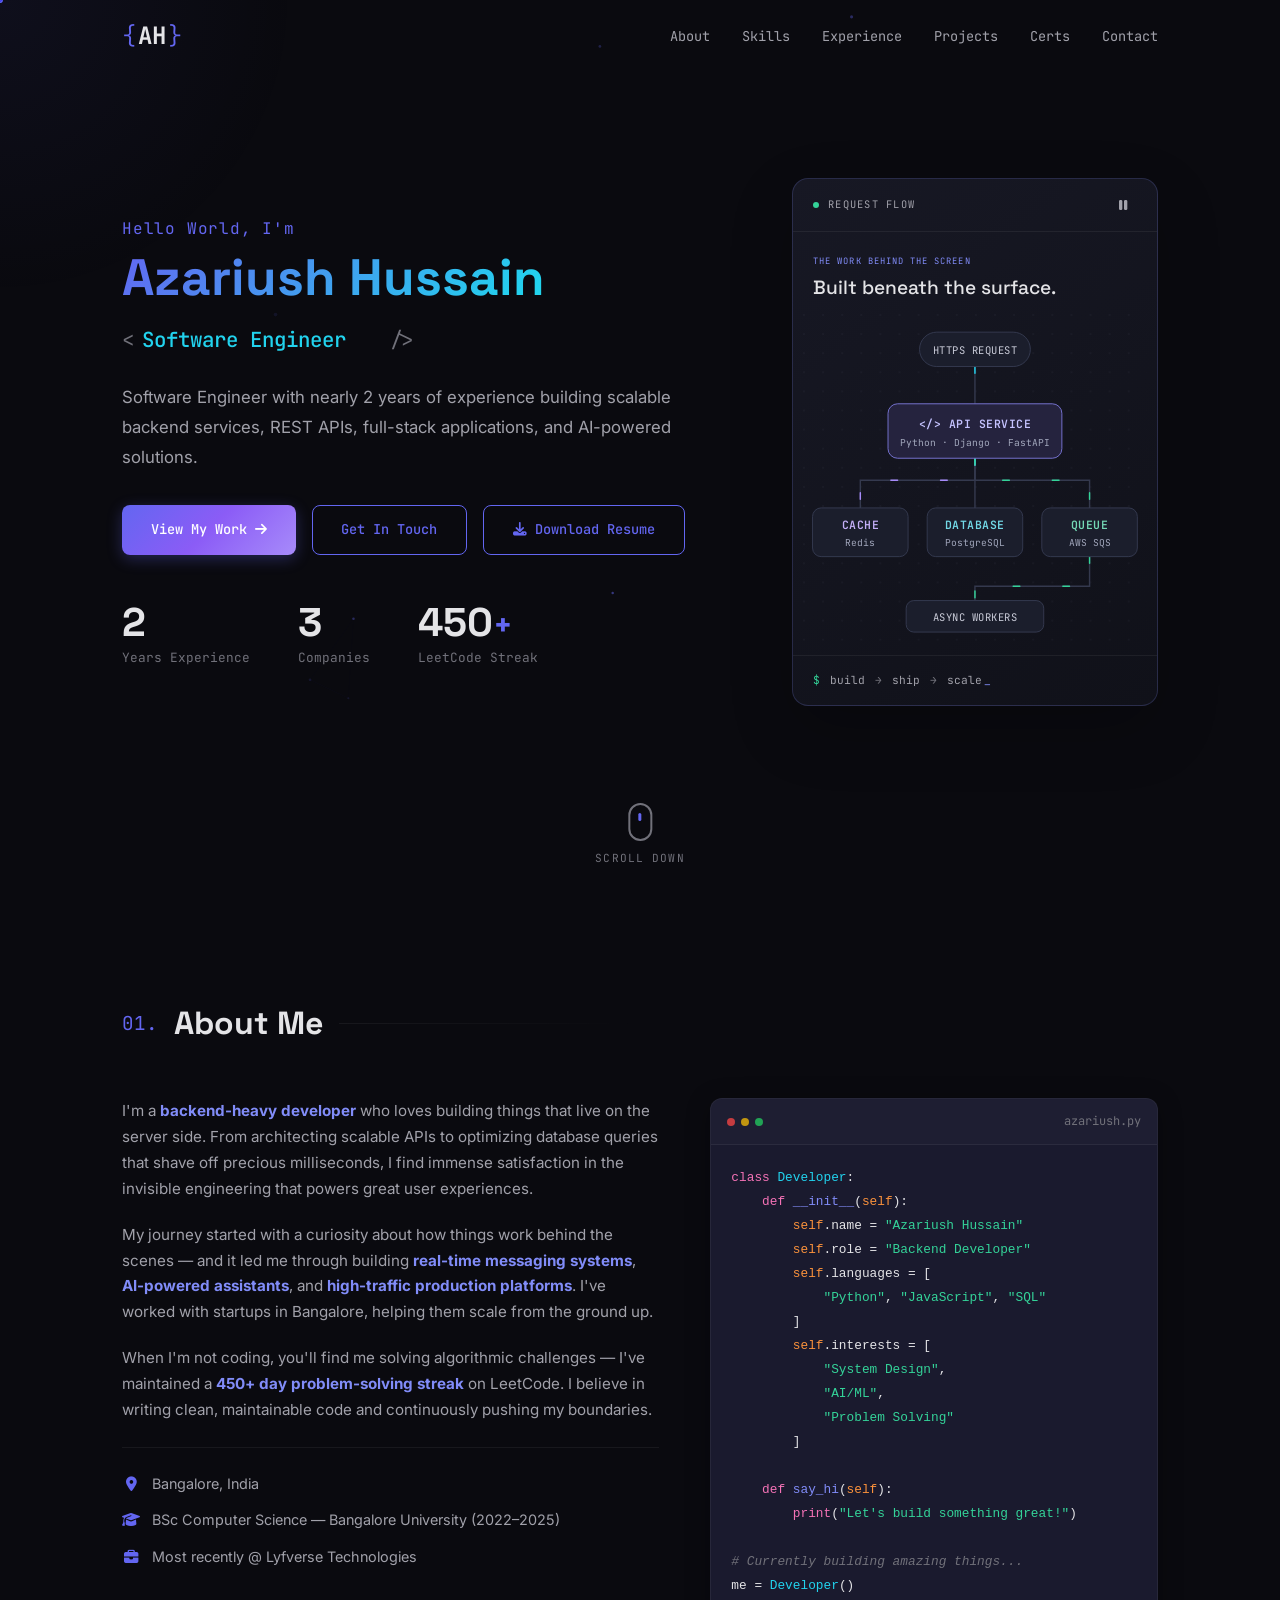
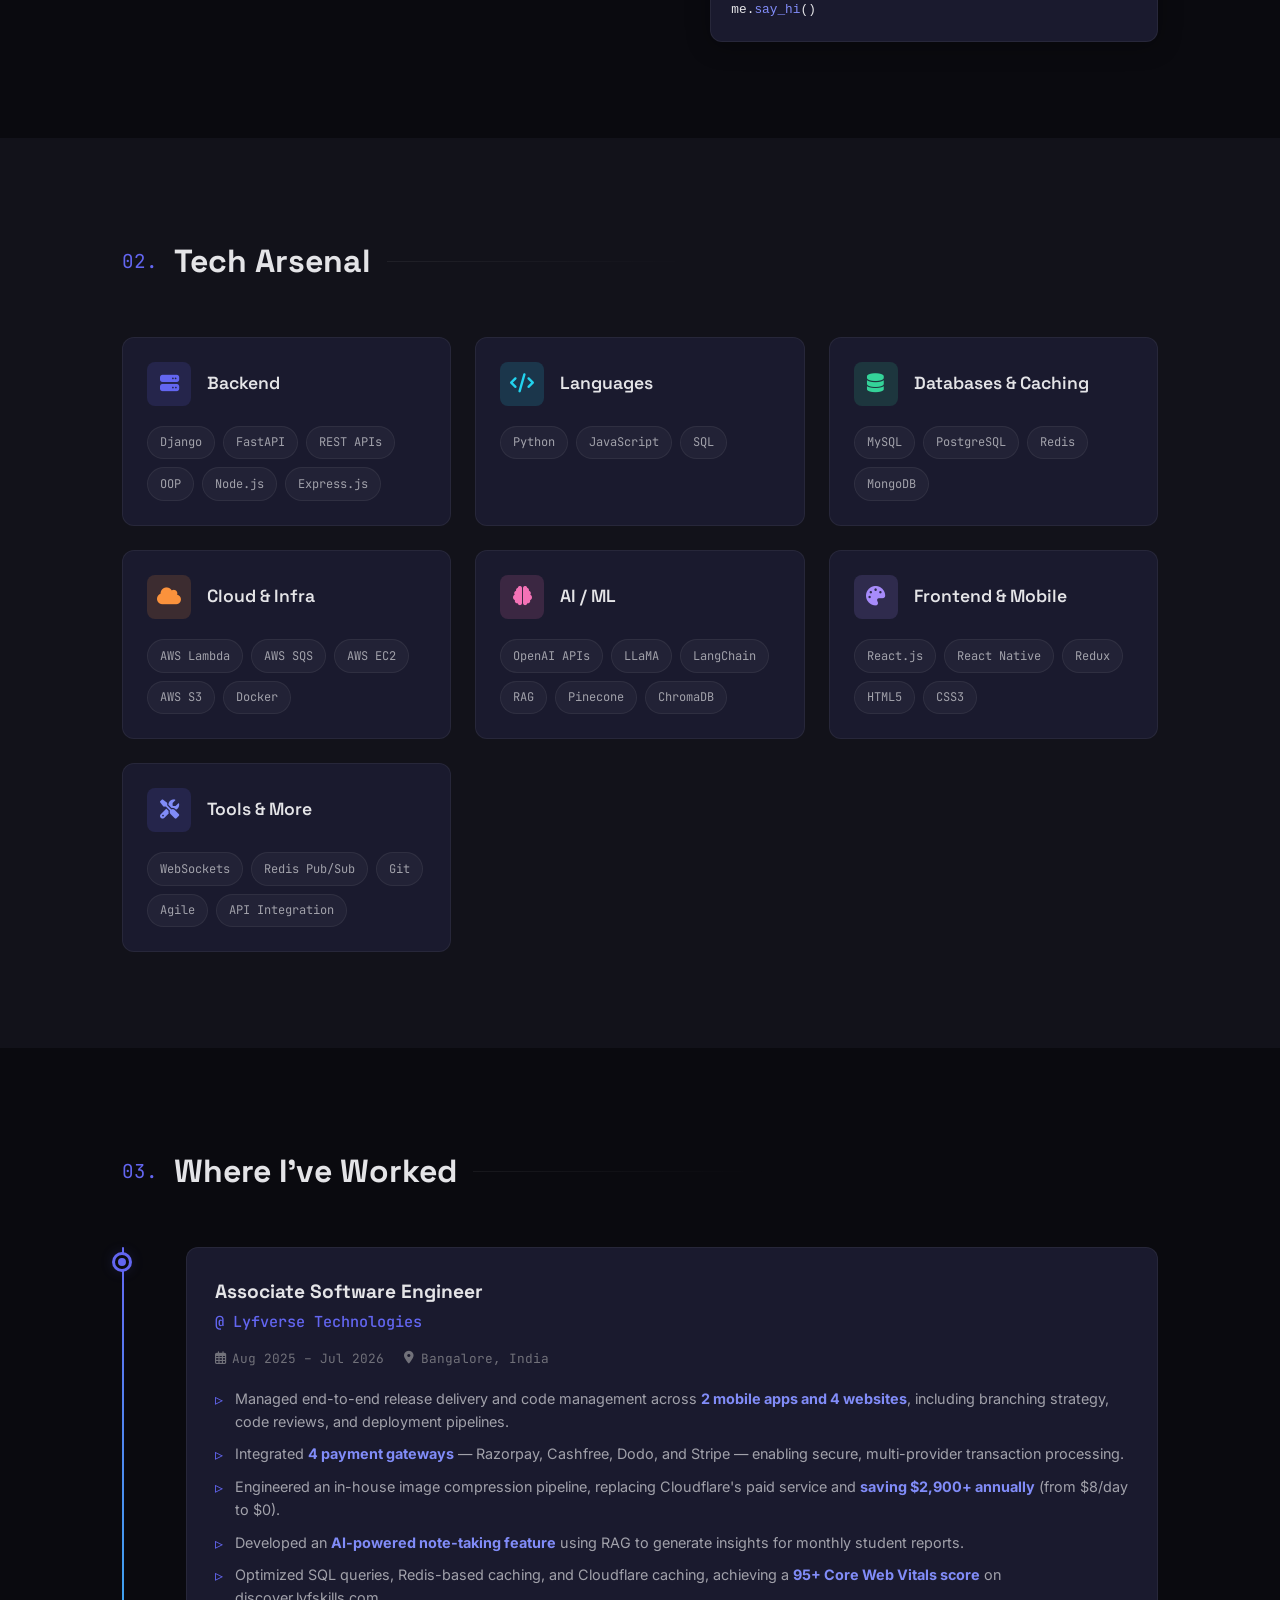
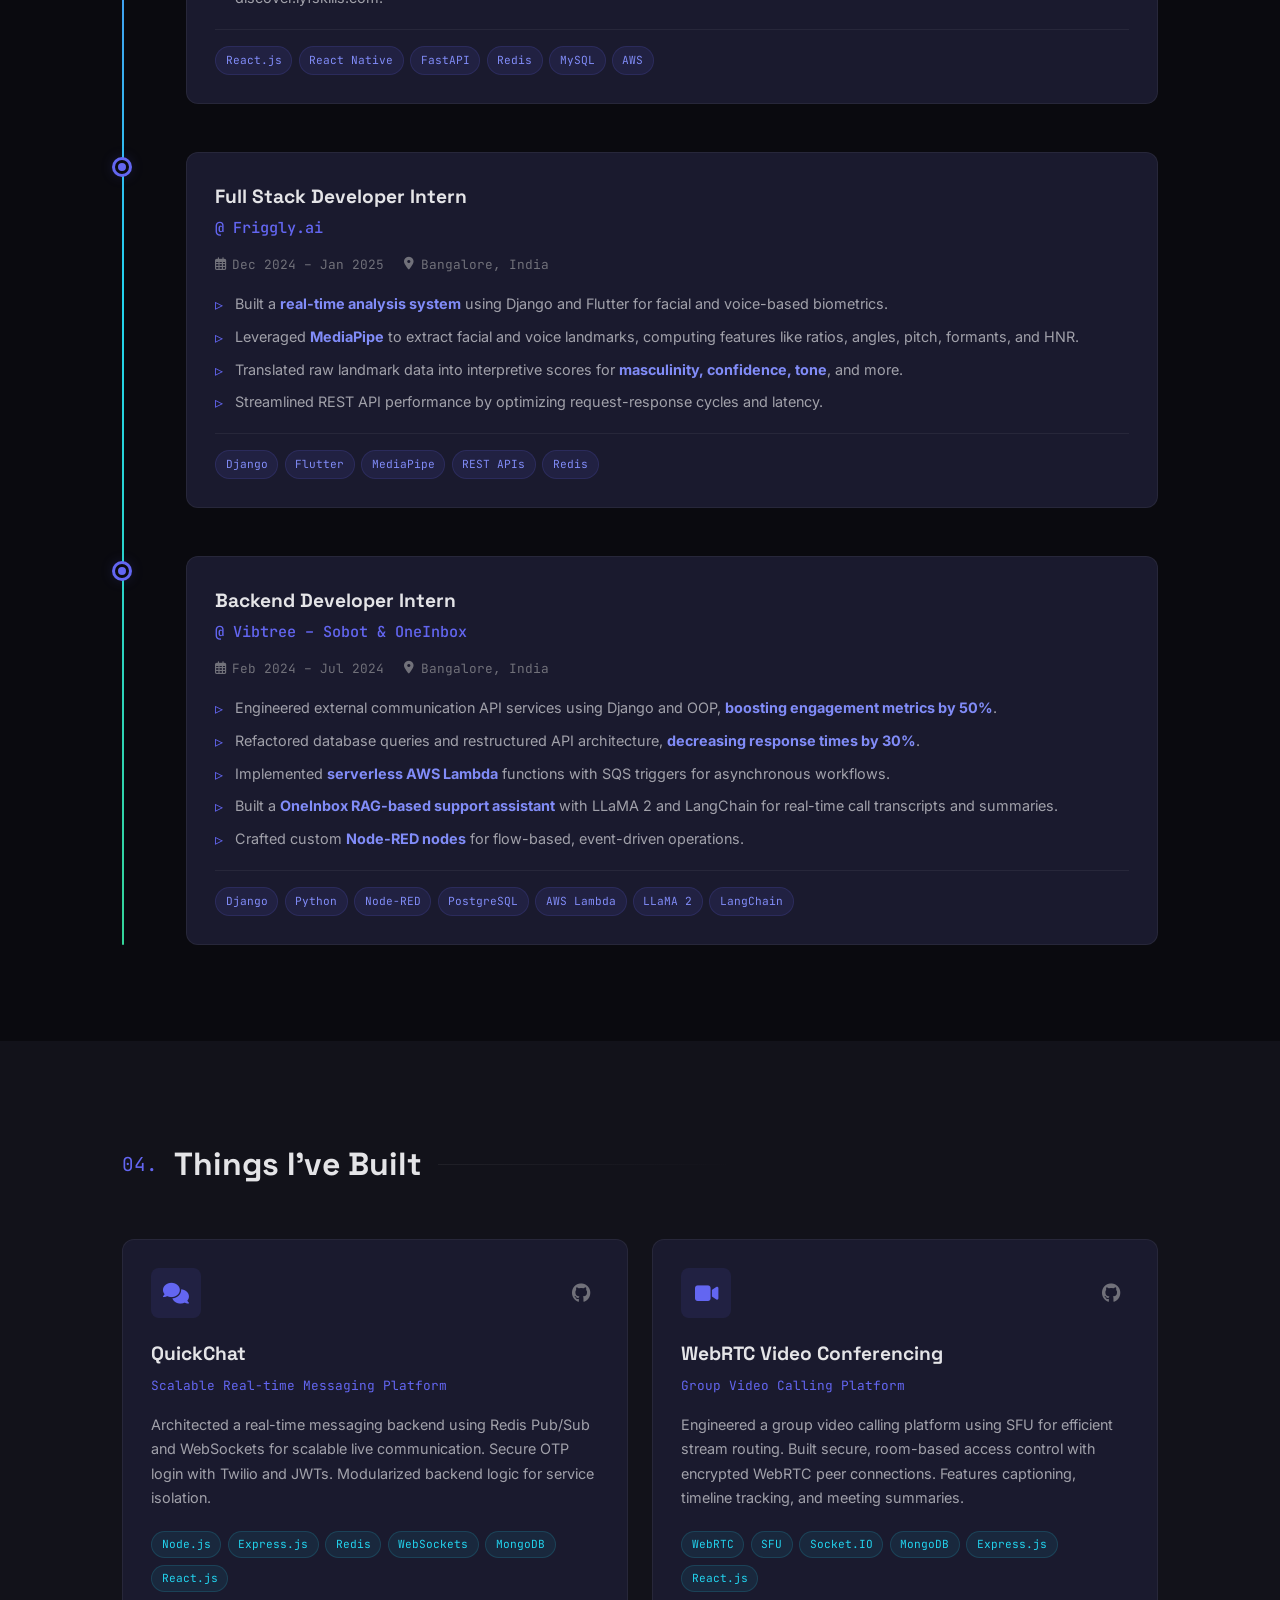
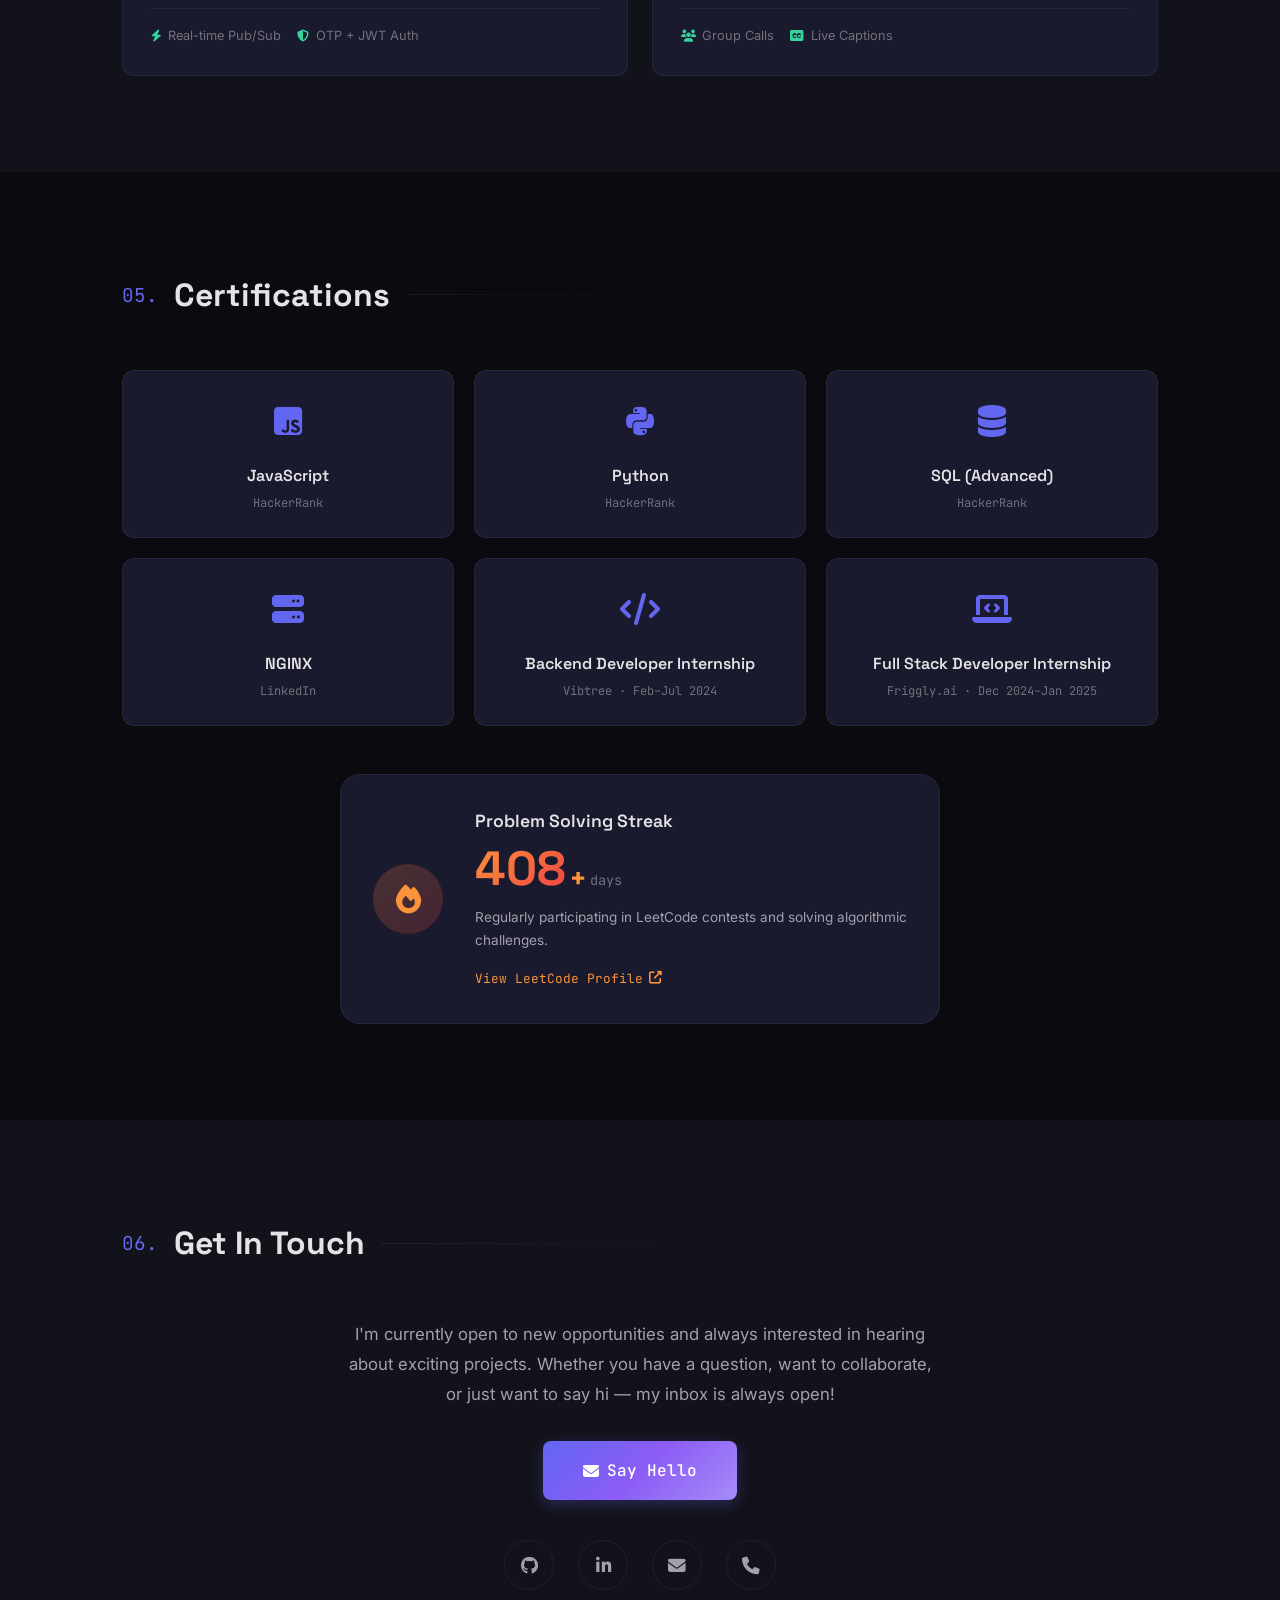
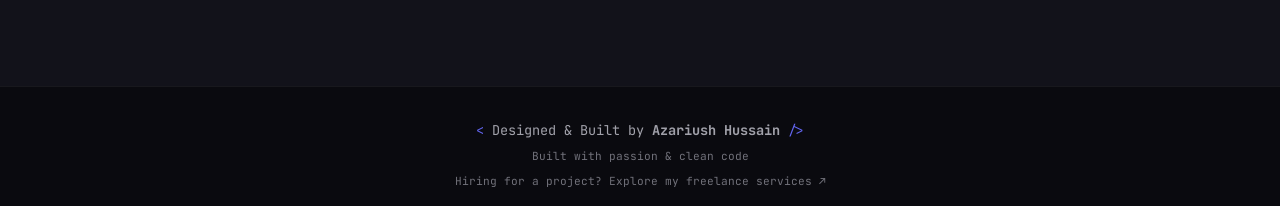
==== commit afe223c9: "Add client-focused freelance portfolio with Aurnelia case study" ====
--- a/index.html
+++ b/index.html
@@ -647,6 +647,7 @@
                     <span class="footer-code">/&gt;</span>
                 </p>
                 <p class="footer-note">Built with passion & clean code</p>
+                <a class="footer-note" href="freelance/">Hiring for a project? Explore my freelance services ↗</a>
             </div>
         </div>
     </footer>
